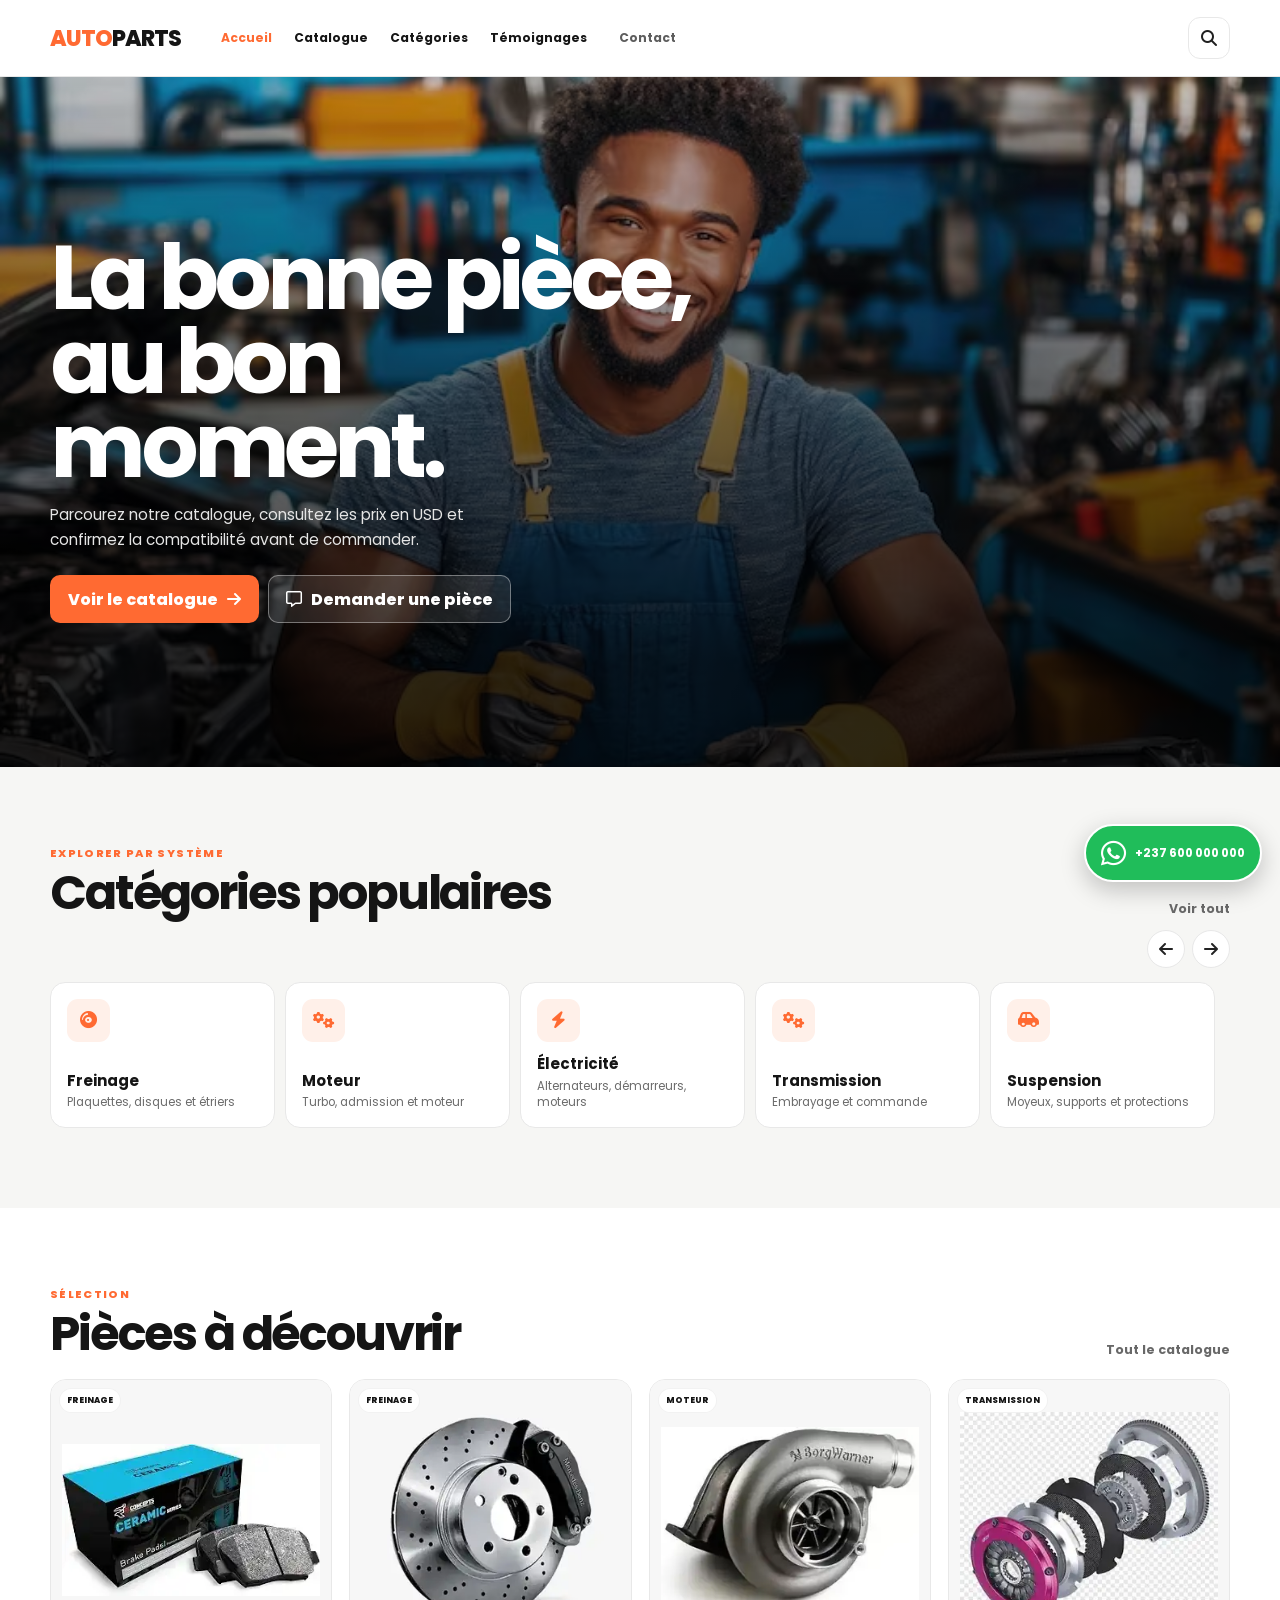
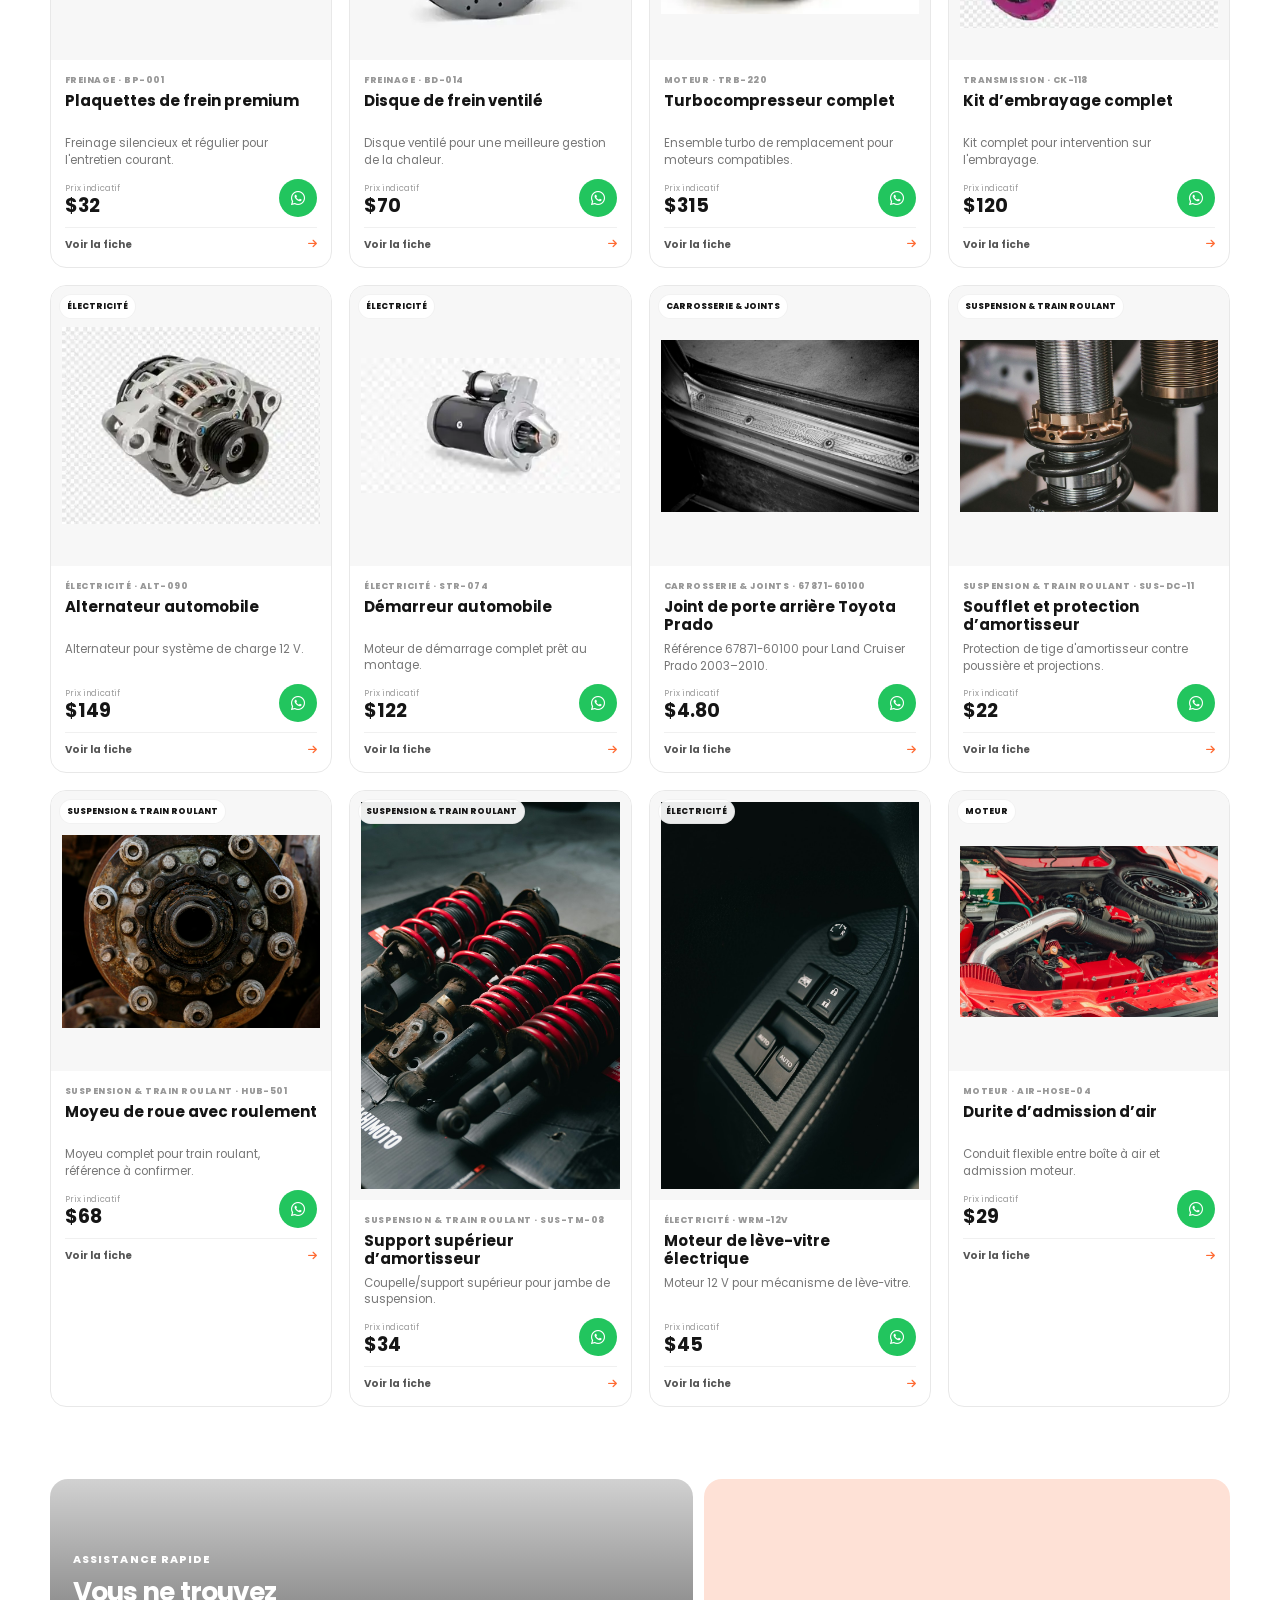
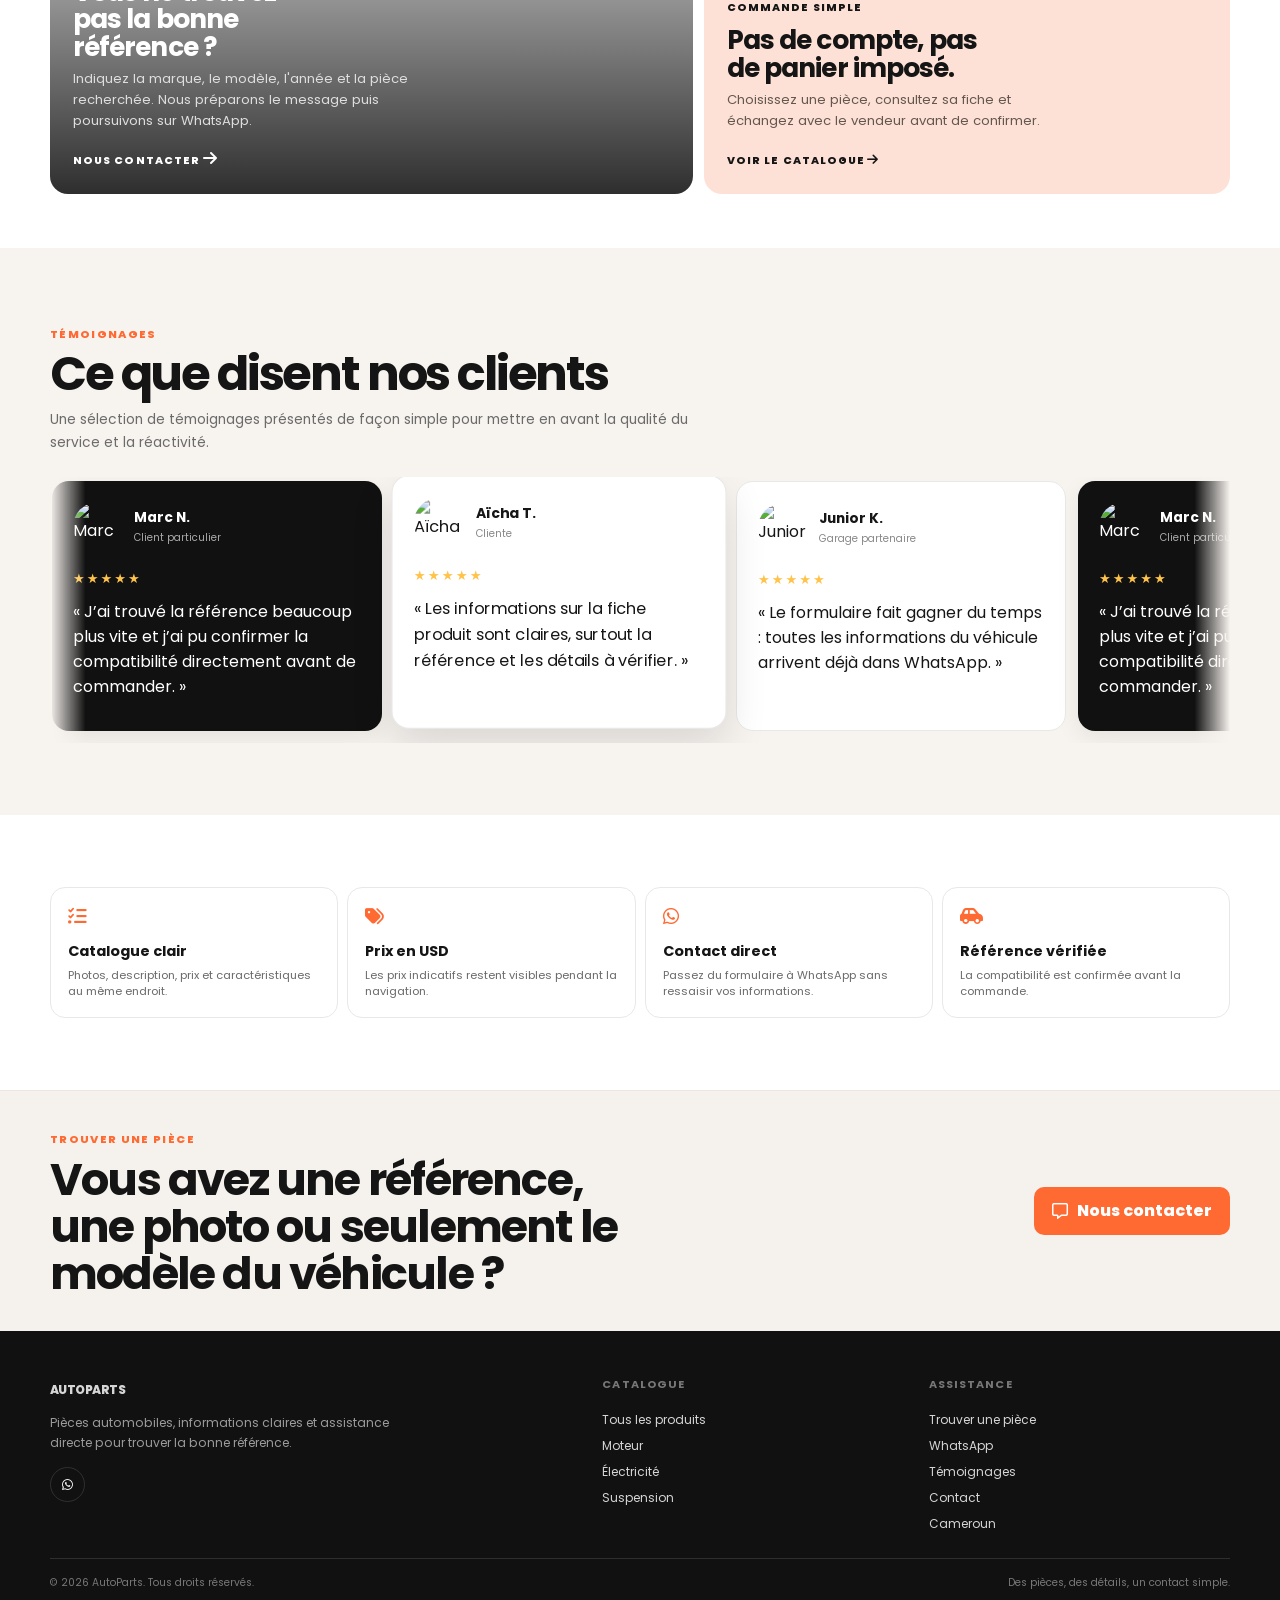
==== index.html @ 34aac839 "made all changes" ====
<!doctype html>
<html lang="fr">

<head>
    <meta charset="utf-8">
    <meta name="viewport" content="width=device-width,initial-scale=1,viewport-fit=cover">
    <meta name="theme-color" content="#111111">
    <link rel="icon" type="image/png" href="https://img.icons8.com/ios-filled/64/car.png">
    <title>AutoParts — Pièces automobiles & accessoires</title>
    <meta name="description" content="Catalogue de pièces automobiles avec descriptions détaillées, prix en USD, compatibilité à confirmer et contact direct sur WhatsApp.">
    <meta name="robots" content="index,follow,max-image-preview:large">
    <meta property="og:type" content="website">
    <meta property="og:title" content="AutoParts — Pièces automobiles & accessoires">
    <meta property="og:description" content="Catalogue automobile en français avec fiches détaillées et contact WhatsApp.">
    <link rel="preconnect" href="https://fonts.googleapis.com">
    <link rel="preconnect" href="https://fonts.gstatic.com" crossorigin>
    <link href="https://fonts.googleapis.com/css2?family=Poppins:wght@400;500;600;700;800&display=swap" rel="stylesheet">
    <link rel="stylesheet" href="https://cdnjs.cloudflare.com/ajax/libs/font-awesome/6.6.0/css/all.min.css">
    <link rel="stylesheet" href="assets/css/aos.css">
    <link rel="stylesheet" href="assets/css/style.css">
    <script type="application/ld+json">
        {
            "@context": "https://schema.org",
            "@type": "Store",
            "name": "AutoParts",
            "areaServed": "CM",
            "description": "Catalogue de pièces automobiles avec assistance directe."
        }
    </script>
</head>

<body>
    <header class="site-header">
        <div class="container nav-wrap">
            <a class="brand" href="index.html" aria-label="AutoParts"><span>AUTO</span>PARTS</a>
            <nav class="desktop-nav" aria-label="Navigation principale">
                <a class="active" href="index.html" data-i18n="home">Accueil</a>
                <a href="shop.html" data-i18n="shop">Catalogue</a>
                <a href="#categories" data-i18n="categories">Catégories</a>
                <a href="#testimonials" data-i18n="testimonials">Témoignages</a>
                <button class="nav-contact" type="button" data-contact-open data-i18n="contact">Contact</button>
            </nav>
            <div class="nav-actions">
                <div id="google_translate_element" class="google-translate" aria-label="Translate this page"></div>
                <a class="nav-icon search-icon" href="shop.html" aria-label="Rechercher"><i class="fa-solid fa-magnifying-glass"></i></a>
                <button class="nav-icon menu-toggle" type="button" aria-label="Menu" aria-expanded="false" data-menu-toggle><i class="fa-solid fa-bars"></i></button>
            </div>
        </div>
        <nav class="mobile-menu" data-mobile-menu aria-label="Navigation mobile">
            <a href="index.html" data-i18n="home">Accueil</a>
            <a href="shop.html" data-i18n="shop">Catalogue</a>
            <a href="#categories" data-i18n="categories">Catégories</a>
            <a href="#testimonials" data-i18n="testimonials">Témoignages</a>
            <button type="button" data-contact-open data-i18n="contact">Contact</button>
        </nav>
    </header>

    <main>
        <section class="hero">
            <div class="hero-overlay"></div>
            <div class="container hero-inner">
                <div class="hero-copy reveal">
                    <h1 data-i18n="heroTitle">La bonne pièce, au bon moment.</h1>
                    <p data-i18n="heroText">Parcourez notre catalogue, consultez les prix en USD et confirmez la compatibilité avant de commander.</p>
                    <div class="hero-actions">
                        <a class="btn btn-primary" href="shop.html"><span data-i18n="browseCatalog">Voir le catalogue</span><i class="fa-solid fa-arrow-right"></i></a>
                        <button class="btn btn-ghost" type="button" data-contact-open><i class="fa-regular fa-message"></i><span data-i18n="requestPart">Demander une pièce</span></button>
                    </div>
                </div>
            </div>
        </section>

        <section class="section categories" id="categories">
            <div class="container">
                <div class="section-heading reveal">
                    <div><span class="section-kicker" data-i18n="browseSystem">Explorer par système</span>
                        <h2 data-i18n="popularCategories">Catégories populaires</h2>
                    </div>
                    <a href="shop.html" data-i18n="viewAll">Voir tout</a>
                </div>
                <div class="category-scroll-controls" aria-label="Faire défiler les catégories">
                    <button type="button" data-category-scroll="prev" aria-label="Catégories précédentes"><i class="fa-solid fa-arrow-left"></i></button>
                    <button type="button" data-category-scroll="next" aria-label="Catégories suivantes"><i class="fa-solid fa-arrow-right"></i></button>
                </div>
                <div class="category-rail" data-category-rail>
                    <a class="category-card reveal" href="shop.html?category=braking"><span class="category-icon"><i class="fa-solid fa-compact-disc category-fallback" aria-hidden="true"></i><img src="https://img.icons8.com/ios-filled/100/brake-discs.png" alt="" width="30" height="30" loading="lazy" onerror="this.remove()"></span><div><h3>Freinage</h3><p>Plaquettes, disques et étriers</p></div></a>
                    <a class="category-card reveal" href="shop.html?category=engine"><span class="category-icon"><i class="fa-solid fa-gears category-fallback" aria-hidden="true"></i><img src="https://img.icons8.com/ios-filled/100/engine.png" alt="" width="30" height="30" loading="lazy" onerror="this.remove()"></span><div><h3>Moteur</h3><p>Turbo, admission et moteur</p></div></a>
                    <a class="category-card reveal" href="shop.html?category=electrical"><span class="category-icon"><i class="fa-solid fa-bolt category-fallback" aria-hidden="true"></i><img src="https://img.icons8.com/ios-filled/100/lightning-bolt.png" alt="" width="30" height="30" loading="lazy" onerror="this.remove()"></span><div><h3>Électricité</h3><p>Alternateurs, démarreurs, moteurs</p></div></a>
                    <a class="category-card reveal" href="shop.html?category=transmission"><span class="category-icon"><i class="fa-solid fa-gears category-fallback" aria-hidden="true"></i><img src="https://img.icons8.com/ios-filled/100/gears.png" alt="" width="30" height="30" loading="lazy" onerror="this.remove()"></span><div><h3>Transmission</h3><p>Embrayage et commande</p></div></a>
                    <a class="category-card reveal" href="shop.html?category=suspension"><span class="category-icon"><i class="fa-solid fa-car-side category-fallback" aria-hidden="true"></i><img src="https://img.icons8.com/ios-filled/100/car.png" alt="" width="30" height="30" loading="lazy" onerror="this.remove()"></span><div><h3>Suspension</h3><p>Moyeux, supports et protections</p></div></a>
                    <a class="category-card reveal" href="shop.html?category=body"><span class="category-icon"><i class="fa-solid fa-car category-fallback" aria-hidden="true"></i><img src="https://img.icons8.com/ios-filled/100/door.png" alt="" width="30" height="30" loading="lazy" onerror="this.remove()"></span><div><h3>Carrosserie & joints</h3><p>Joints, étanchéité et garnitures</p></div></a>
                    <a class="category-card reveal" href="shop.html?category=interior"><span class="category-icon"><i class="fa-solid fa-gauge-high category-fallback" aria-hidden="true"></i><img src="https://img.icons8.com/ios-filled/100/steering-wheel.png" alt="" width="30" height="30" loading="lazy" onerror="this.remove()"></span><div><h3>Habitacle</h3><p>Commandes et accessoires</p></div></a>
                </div>
            </div>
        </section>

        <section class="section featured-section">
            <div class="container">
                <div class="section-heading reveal">
                    <div><span class="section-kicker" data-i18n="featured">Sélection</span>
                        <h2 data-i18n="popularParts">Pièces à découvrir</h2>
                    </div>
                    <a href="shop.html" data-i18n="shopAll">Tout le catalogue</a>
                </div>
                <div class="product-grid" data-products-grid data-limit="12"></div>
            </div>
        </section>

        <section class="promo-section">
            <div class="container promo-grid">
                <article class="promo-card promo-photo reveal">
                    <div class="promo-overlay"></div>
                    <div class="promo-content">
                        <span data-i18n="fastSupport">Assistance rapide</span>
                        <h3 data-i18n="notSure">Vous ne trouvez pas la bonne référence ?</h3>
                        <p data-i18n="notSureText">Indiquez la marque, le modèle, l'année et la pièce recherchée. Nous préparons le message puis poursuivons sur WhatsApp.</p>
                        <button type="button" class="promo-link" data-contact-open><span data-i18n="contactUs">Nous contacter</span> <i class="fa-solid fa-arrow-right"></i></button>
                    </div>
                </article>
                <article class="promo-card promo-orange reveal">
                    <div>
                        <span data-i18n="simpleOrder">Commande simple</span>
                        <h3 data-i18n="noAccount">Pas de compte, pas de panier imposé.</h3>
                        <p data-i18n="noAccountText">Choisissez une pièce, consultez sa fiche et échangez avec le vendeur avant de confirmer.</p>
                        <a href="shop.html"><span data-i18n="browseCatalog">Voir le catalogue</span> <i class="fa-solid fa-arrow-right"></i></a>
                    </div>
                </article>
            </div>
        </section>

        <section class="section testimonials" id="testimonials">
            <div class="container">
                <div class="testimonial-section-head reveal">
                    <span class="section-kicker" data-i18n="customerStories">Témoignages</span>
                    <h2 data-i18n="customersSay">Ce que disent nos clients</h2>
                    <p data-i18n="testimonialIntro">Une sélection de témoignages présentés de façon simple pour mettre en avant la qualité du service et la réactivité.</p>
                </div>
                <!-- Placeholder profiles/content to replace with approved client testimonials before final launch. -->
                <div class="testimonial-scroller" data-testimonial-scroller aria-label="Témoignages clients">
                    <article class="testimonial-card reveal">
                        <div class="testimonial-head"><img src="https://randomuser.me/api/portraits/men/32.jpg" alt="Marc N.">
                            <div><strong>Marc N.</strong><span data-fr="Client particulier" data-en="Private customer">Client particulier</span></div>
                        </div>
                        <div class="stars" aria-hidden="true">★★★★★</div>
                        <blockquote data-fr="« J’ai trouvé la référence beaucoup plus vite et j’ai pu confirmer la compatibilité directement avant de commander. »" data-en="“I found the reference much faster and could confirm compatibility directly before ordering.”">« J’ai trouvé la référence beaucoup plus vite et j’ai pu confirmer la compatibilité directement avant de commander. »</blockquote>
                    </article>
                    <article class="testimonial-card light reveal">
                        <div class="testimonial-head"><img src="https://randomuser.me/api/portraits/women/44.jpg" alt="Aïcha T.">
                            <div><strong>Aïcha T.</strong><span data-fr="Cliente" data-en="Customer">Cliente</span></div>
                        </div>
                        <div class="stars" aria-hidden="true">★★★★★</div>
                        <blockquote data-fr="« Les informations sur la fiche produit sont claires, surtout la référence et les détails à vérifier. »" data-en="“The product page is clear, especially the reference and the details that need to be checked.”">« Les informations sur la fiche produit sont claires, surtout la référence et les détails à vérifier. »</blockquote>
                    </article>
                    <article class="testimonial-card light reveal">
                        <div class="testimonial-head"><img src="https://randomuser.me/api/portraits/men/11.jpg" alt="Junior K.">
                            <div><strong>Junior K.</strong><span data-fr="Garage partenaire" data-en="Workshop customer">Garage partenaire</span></div>
                        </div>
                        <div class="stars" aria-hidden="true">★★★★★</div>
                        <blockquote data-fr="« Le formulaire fait gagner du temps : toutes les informations du véhicule arrivent déjà dans WhatsApp. »" data-en="“The form saves time because all the vehicle details arrive in WhatsApp already prepared.”">« Le formulaire fait gagner du temps : toutes les informations du véhicule arrivent déjà dans WhatsApp. »</blockquote>
                    </article>
                </div>
            </div>
        </section>

        <section class="section benefits">
            <div class="container benefit-grid">
                <div class="benefit reveal"><i class="fa-solid fa-list-check"></i>
                    <h3 data-i18n="catalogueClear">Catalogue clair</h3>
                    <p data-i18n="catalogueClearText">Photos, description, prix et caractéristiques au même endroit.</p>
                </div>
                <div class="benefit reveal"><i class="fa-solid fa-tags"></i>
                    <h3 data-i18n="usdPrices">Prix en USD</h3>
                    <p data-i18n="usdPricesText">Les prix indicatifs restent visibles pendant la navigation.</p>
                </div>
                <div class="benefit reveal"><i class="fa-brands fa-whatsapp"></i>
                    <h3 data-i18n="directSupport">Contact direct</h3>
                    <p data-i18n="directSupportText">Passez du formulaire à WhatsApp sans ressaisir vos informations.</p>
                </div>
                <div class="benefit reveal"><i class="fa-solid fa-car-side"></i>
                    <h3 data-i18n="fitmentCheck">Référence vérifiée</h3>
                    <p data-i18n="fitmentCheckText">La compatibilité est confirmée avant la commande.</p>
                </div>
            </div>
        </section>
    </main>

    <section class="footer-cta">
        <div class="container footer-cta-inner">
            <div><span class="section-kicker" data-i18n="productHelp">Trouver une pièce</span>
                <h2 data-fr="Vous avez une référence, une photo ou seulement le modèle du véhicule ?" data-en="Do you have a reference, a photo, or just the vehicle model?">Vous avez une référence, une photo ou seulement le modèle du véhicule ?</h2>
            </div>
            <button class="btn btn-primary" type="button" data-contact-open><i class="fa-regular fa-message"></i><span data-i18n="contactUs">Nous contacter</span></button>
        </div>
    </section>

    <footer id="contact">
        <div class="container footer-grid footer-grid-3">
            <div class="footer-about">
                <a class="brand footer-brand" href="index.html"><span>AUTO</span>PARTS</a>
                <p>Pièces automobiles, informations claires et assistance directe pour trouver la bonne référence.</p>
                <div class="footer-social"><a data-whatsapp href="#" aria-label="WhatsApp"><i class="fa-brands fa-whatsapp"></i></a></div>
            </div>
            <div>
                <h4>Catalogue</h4><a href="shop.html">Tous les produits</a><a href="shop.html?category=engine">Moteur</a><a href="shop.html?category=electrical">Électricité</a><a href="shop.html?category=suspension">Suspension</a></div>
            <div>
                <h4>Assistance</h4><button class="footer-link-button" type="button" data-contact-open>Trouver une pièce</button><a data-whatsapp href="#">WhatsApp</a><a href="#testimonials">Témoignages</a><button class="footer-link-button" type="button" data-contact-open>Contact</button><span>Cameroun</span></div>
        </div>
        <div class="container footer-bottom"><span>© 2026 AutoParts. Tous droits réservés.</span><span>Des pièces, des détails, un contact simple.</span></div>
    </footer>

    <div class="contact-modal" data-contact-modal aria-hidden="true">
        <div class="contact-panel" role="dialog" aria-modal="true" aria-labelledby="contact-title">
            <button class="contact-close" type="button" data-contact-close aria-label="Fermer"><i class="fa-solid fa-xmark"></i></button>
            <span class="section-kicker" data-i18n="contact">Contact</span>
            <h2 id="contact-title" data-i18n="contactTitle">Décrivez la pièce recherchée</h2>
            <p data-i18n="contactText">Remplissez les informations utiles. Le site prépare ensuite votre message et ouvre WhatsApp.</p>
            <form class="contact-form" data-contact-form>
                <div class="form-grid">
                    <label><span data-i18n="name">Nom</span><input name="name" required data-i18n-placeholder="namePlaceholder" placeholder="Votre nom"></label>
                    <label><span data-i18n="phone">Téléphone</span><input name="phone" type="tel" required data-i18n-placeholder="phonePlaceholder" placeholder="+237 6…"></label>
                    <label><span data-i18n="city">Ville</span><input name="city" data-i18n-placeholder="cityPlaceholder" placeholder="Douala, Yaoundé…"></label>
                    <label><span data-i18n="vehicle">Véhicule / modèle</span><input name="vehicle" data-i18n-placeholder="vehiclePlaceholder" placeholder="Ex. Toyota Prado"></label>
                    <label><span data-i18n="year">Année</span><input name="year" inputmode="numeric" data-i18n-placeholder="yearPlaceholder" placeholder="Ex. 2008"></label>
                    <label><span data-i18n="part">Pièce recherchée</span><select name="part" required data-contact-part></select></label>
                    <label><span>Référence / OEM</span><input name="reference" placeholder="Ex. 67871-60100"></label>
                </div>
                <label><span data-i18n="message">Précisions</span><textarea name="message" rows="4" data-i18n-placeholder="messagePlaceholder" placeholder="Référence OEM, côté gauche/droit, photo disponible…"></textarea></label>
                <p class="form-error" data-form-error hidden></p>
                <div class="form-actions"><button class="btn btn-secondary" type="button" data-contact-close data-i18n="cancel">Annuler</button><button class="btn btn-whatsapp" type="submit"><i class="fa-brands fa-whatsapp"></i><span data-i18n="sendWhatsapp">Continuer sur WhatsApp</span></button></div>
            </form>
        </div>
    </div>

    <a class="floating-whatsapp" data-whatsapp href="#" target="_blank" rel="noopener noreferrer" aria-label="Contact AutoParts on WhatsApp at +237 600 000 000" title="WhatsApp: +237 600 000 000">
        <i class="fa-brands fa-whatsapp" aria-hidden="true"></i>
        <span>+237 600 000 000</span>
    </a>

    <script src="assets/js/aos.js"></script>
    <script src="assets/js/products.js"></script>
    <script src="assets/js/app.js"></script>
    <script>
        function googleTranslateElementInit() {
            new google.translate.TranslateElement({
                pageLanguage: "fr",
                includedLanguages: "en,it",
                autoDisplay: false
            }, "google_translate_element");
            if (window.decorateGoogleTranslate) window.decorateGoogleTranslate();
        }
    </script>
    <script src="https://translate.google.com/translate_a/element.js?cb=googleTranslateElementInit" defer></script>
</body>

</html>
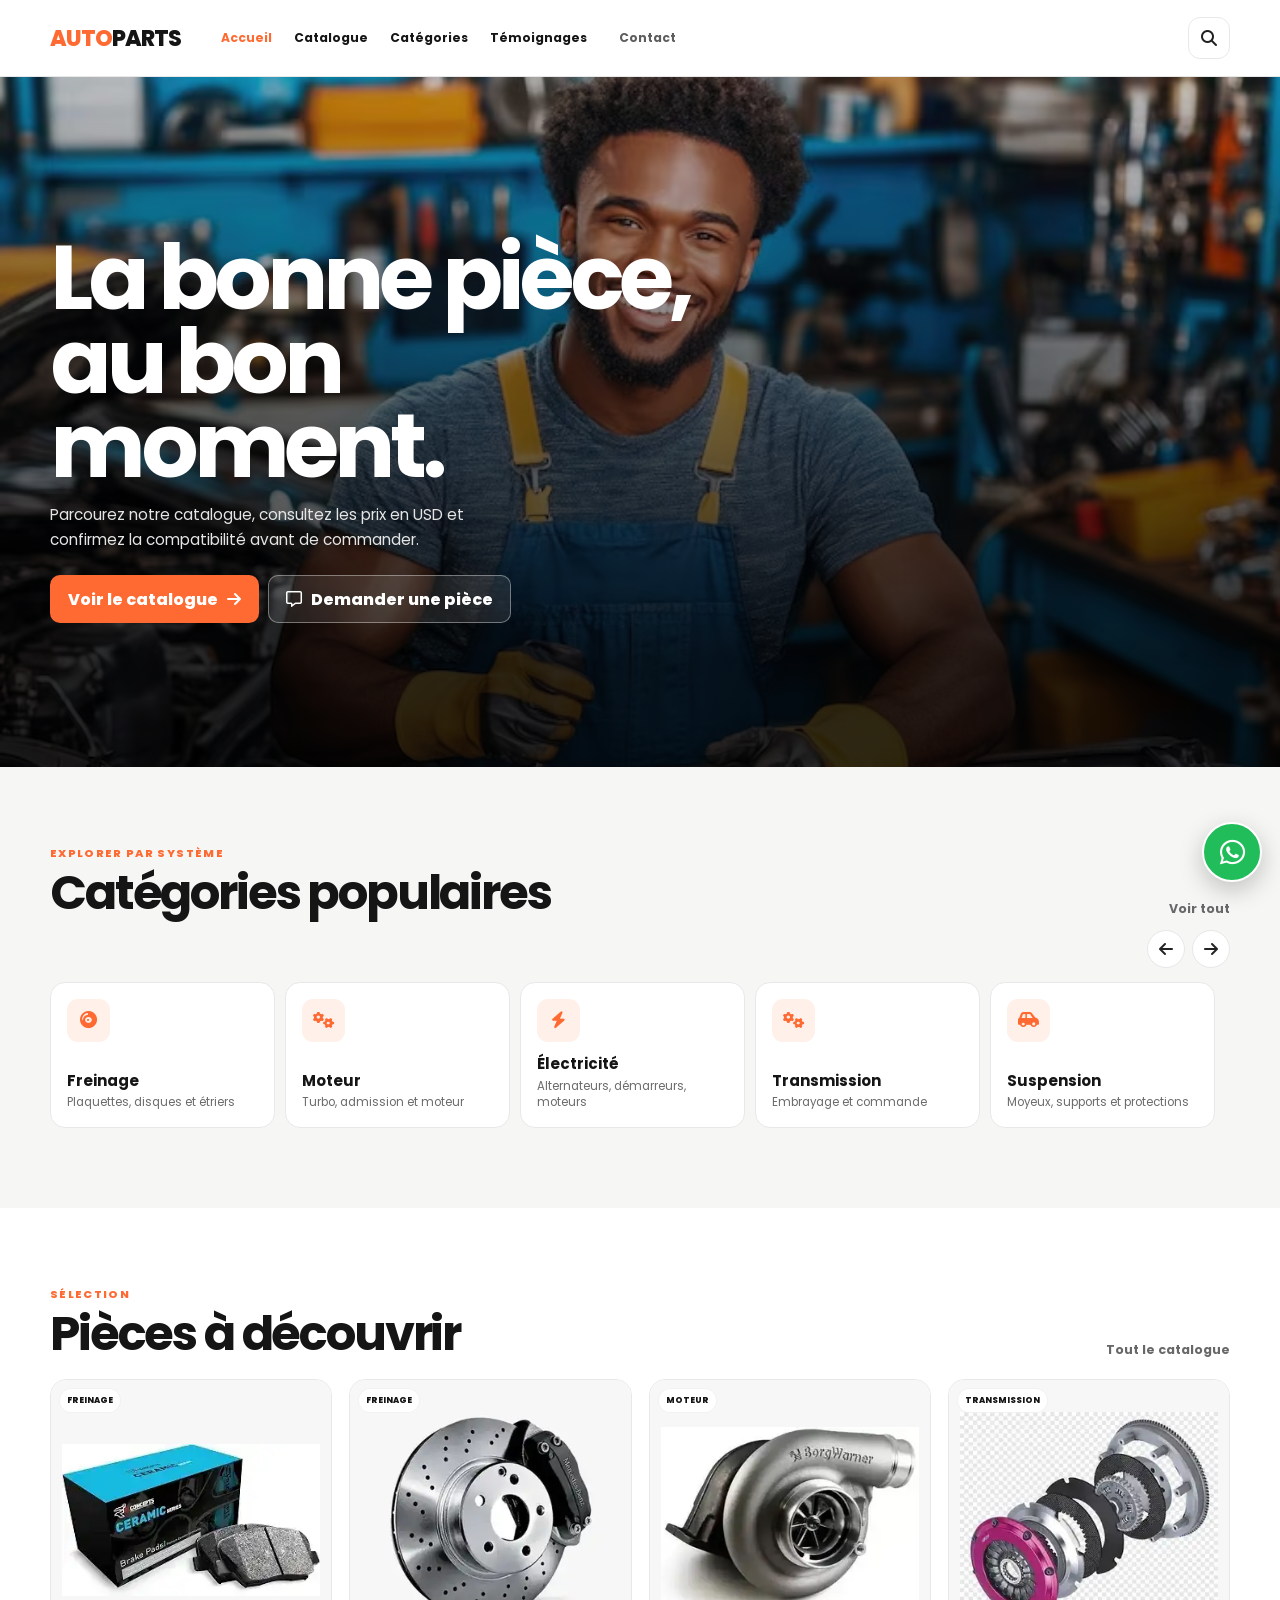
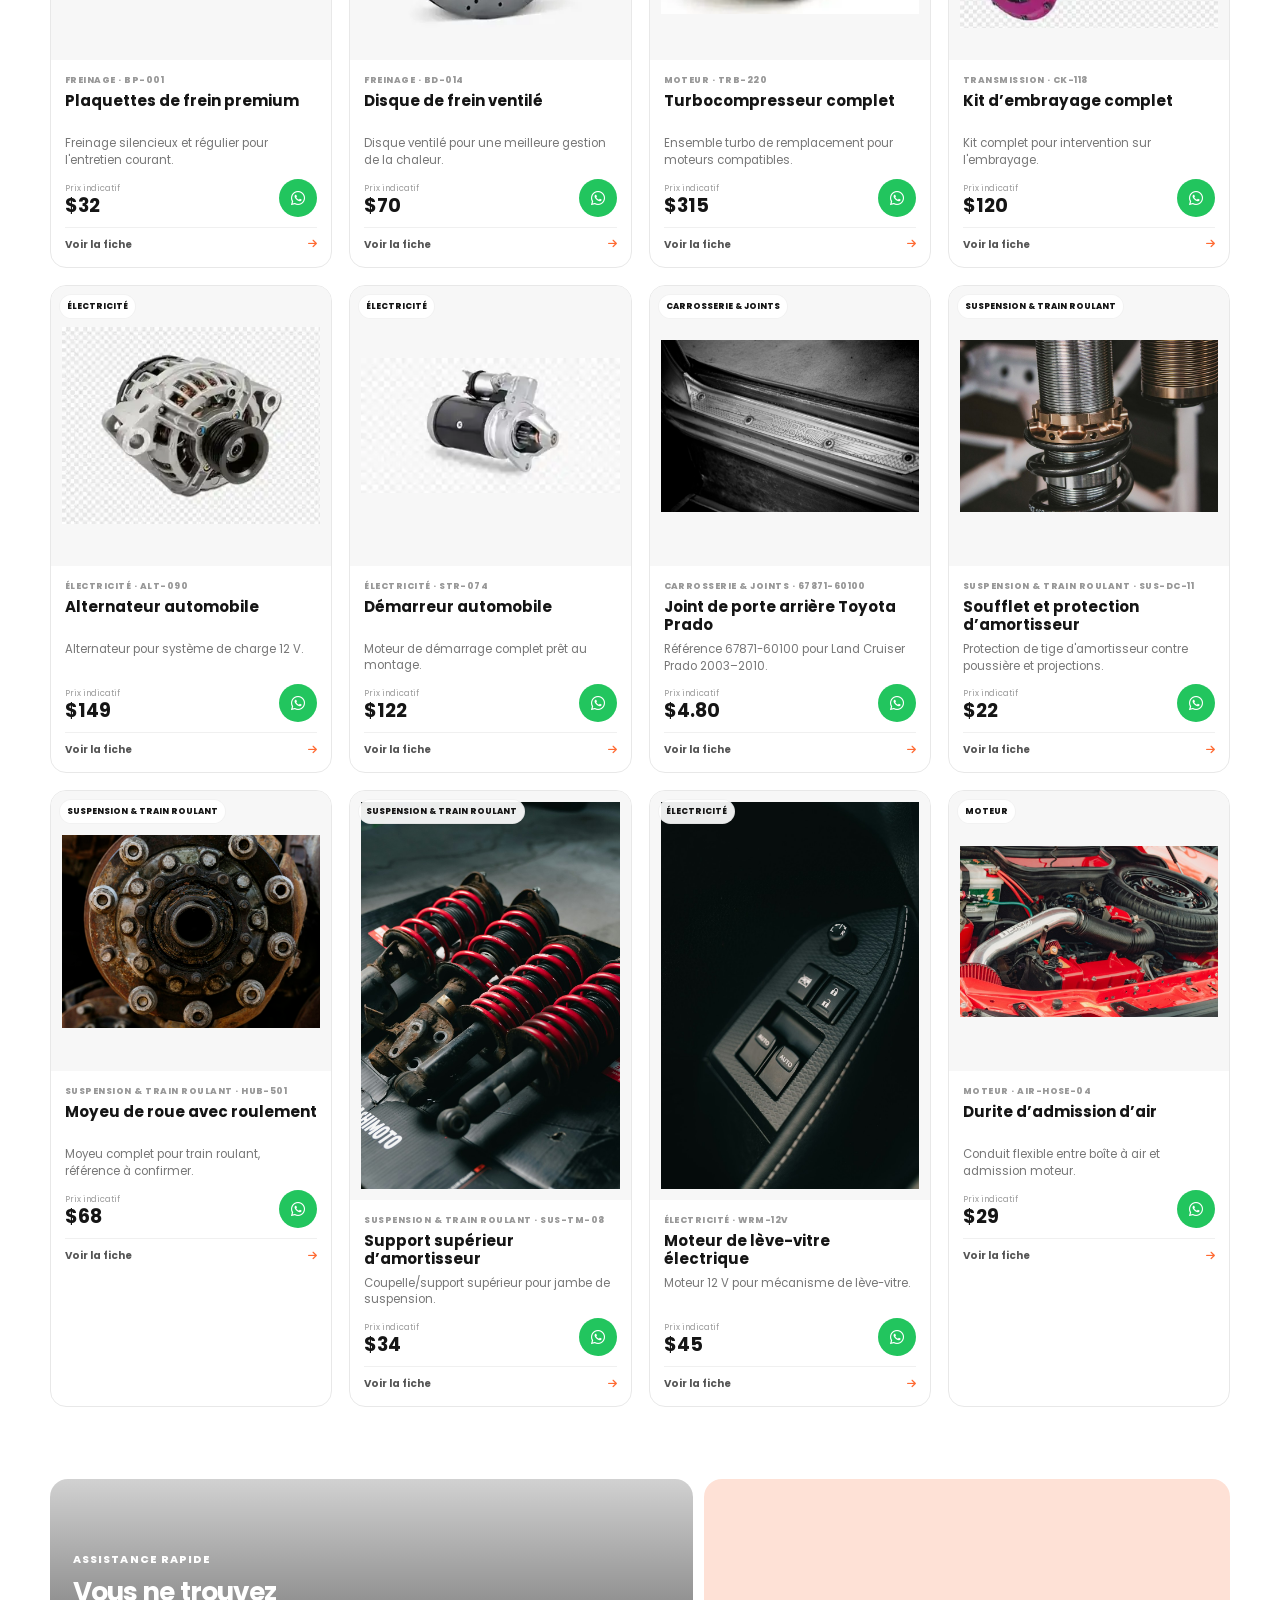
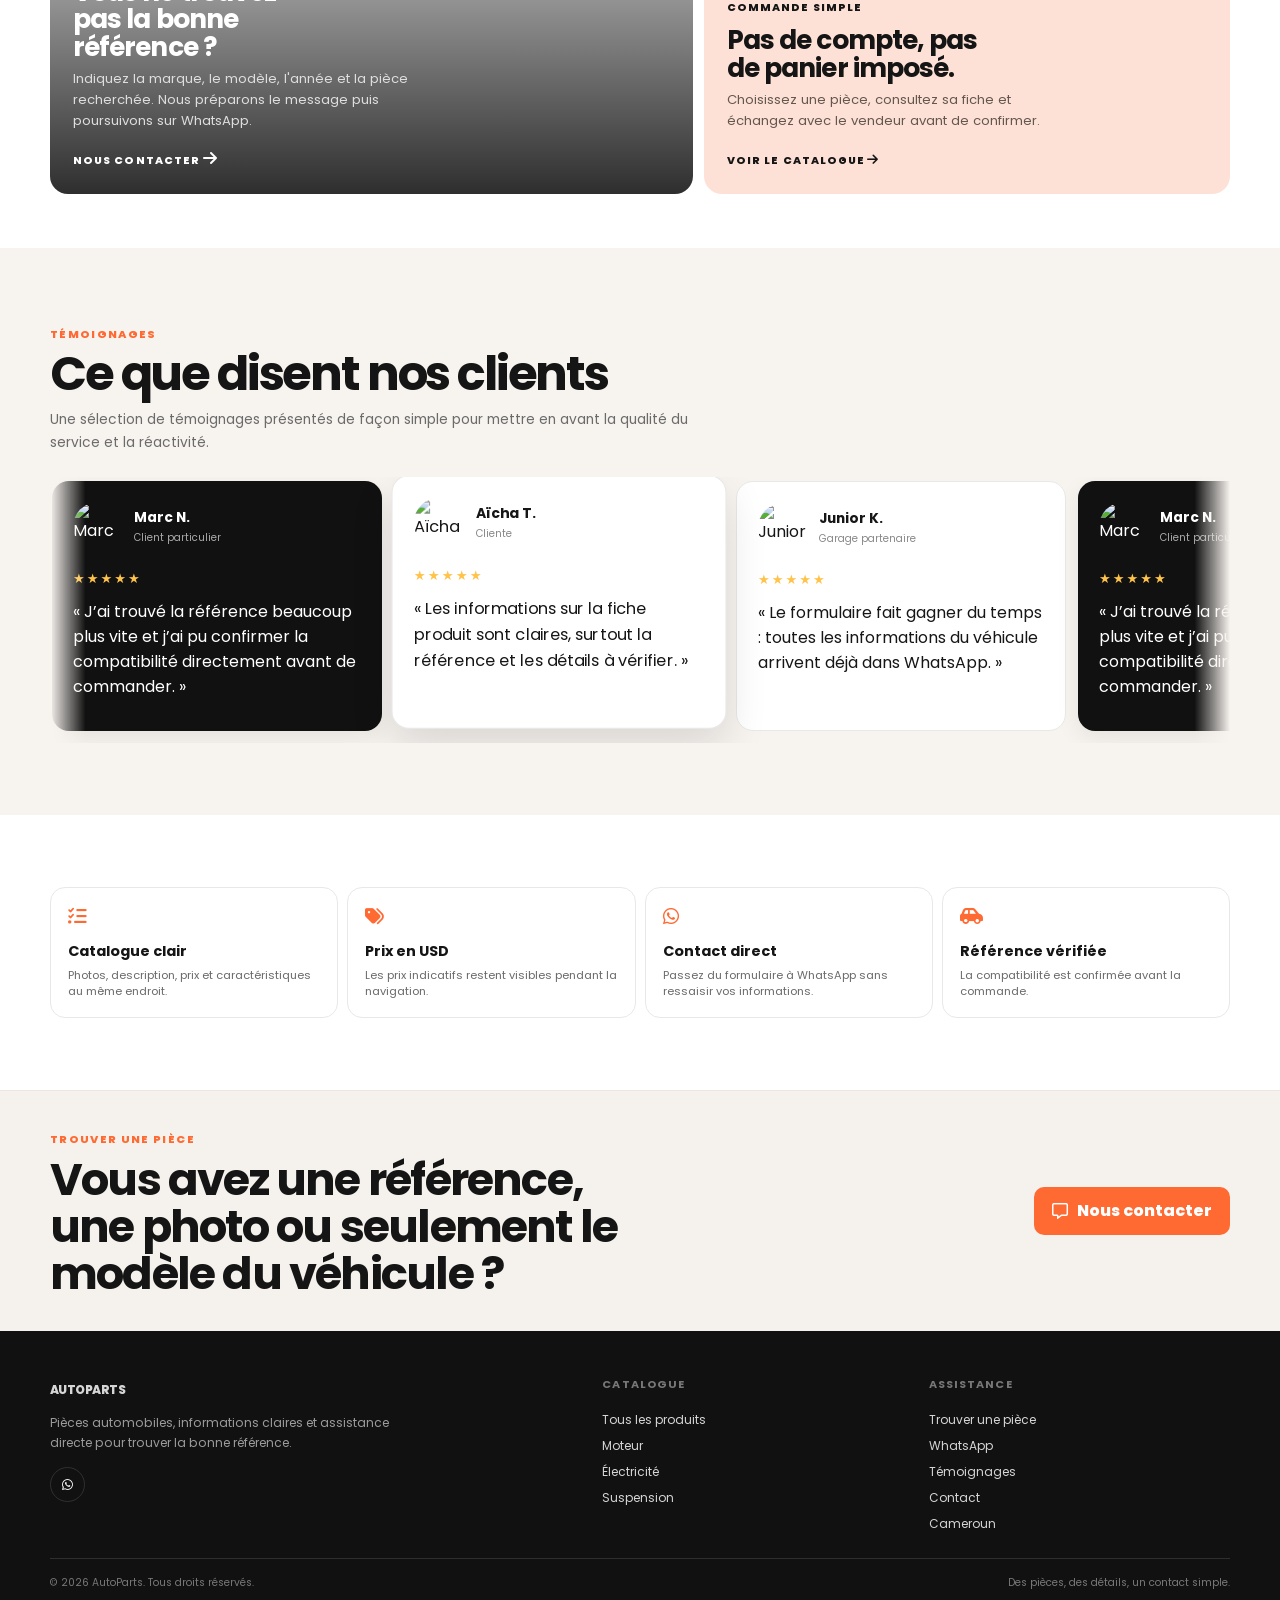
==== commit 4db13e1b: "added whatsapp button" ====
--- a/index.html
+++ b/index.html
@@ -231,9 +231,9 @@
         </div>
     </div>
 
-    <a class="floating-whatsapp" data-whatsapp href="#" target="_blank" rel="noopener noreferrer" aria-label="Contact AutoParts on WhatsApp at +237 600 000 000" title="WhatsApp: +237 600 000 000">
+    <a class="floating-whatsapp" data-whatsapp href="#" target="_blank" rel="noopener noreferrer" aria-label="Contact AutoParts on WhatsApp at +33753885441" title="WhatsApp: +33753885441">
         <i class="fa-brands fa-whatsapp" aria-hidden="true"></i>
-        <span>+237 600 000 000</span>
+        <span>+33753885441</span>
     </a>
 
     <script src="assets/js/aos.js"></script>
--- a/assets/css/style.css
+++ b/assets/css/style.css
@@ -1440,28 +1440,39 @@
     display: flex;
     align-items: center;
     justify-content: center;
-    gap: 9px;
-    min-width: 58px;
-    height: 58px;
-    padding: 0 15px;
+    width: 60px;
+    min-width: 60px;
+    height: 60px;
+    padding: 0;
     border: 2px solid #fff;
-    border-radius: 30px;
+    border-radius: 50%;
     background: #20bd5a;
     color: #fff;
     box-shadow: 0 8px 24px rgba(0, 0, 0, .22);
     font-size: 1.8rem;
-    transition: transform .2s ease, background .2s ease
+    transition: transform .2s ease, background .2s ease, box-shadow .2s ease
 }
 
 .floating-whatsapp span {
-    font-size: .72rem;
-    font-weight: 700;
-    white-space: nowrap
+    position: absolute;
+    width: 1px;
+    height: 1px;
+    padding: 0;
+    overflow: hidden;
+    clip: rect(0, 0, 0, 0);
+    white-space: nowrap;
+    clip-path: inset(50%);
 }
 
 .floating-whatsapp:hover {
     transform: translateY(-3px);
-    background: #159947
+    background: #159947;
+    box-shadow: 0 10px 28px rgba(0, 0, 0, .28)
+}
+
+.floating-whatsapp:focus-visible {
+    outline: 3px solid #111;
+    outline-offset: 4px
 }
 
 /* Contact modal -> WhatsApp */
@@ -1794,13 +1805,10 @@
     .floating-whatsapp {
         right: max(12px, env(safe-area-inset-right));
         bottom: max(12px, env(safe-area-inset-bottom));
-        gap: 7px;
+        width: 52px;
+        min-width: 52px;
         height: 52px;
-        padding: 0 12px;
         font-size: 1.55rem
-    }
-    .floating-whatsapp span {
-        font-size: .66rem
     }
     .product-grid {
         gap: 7px
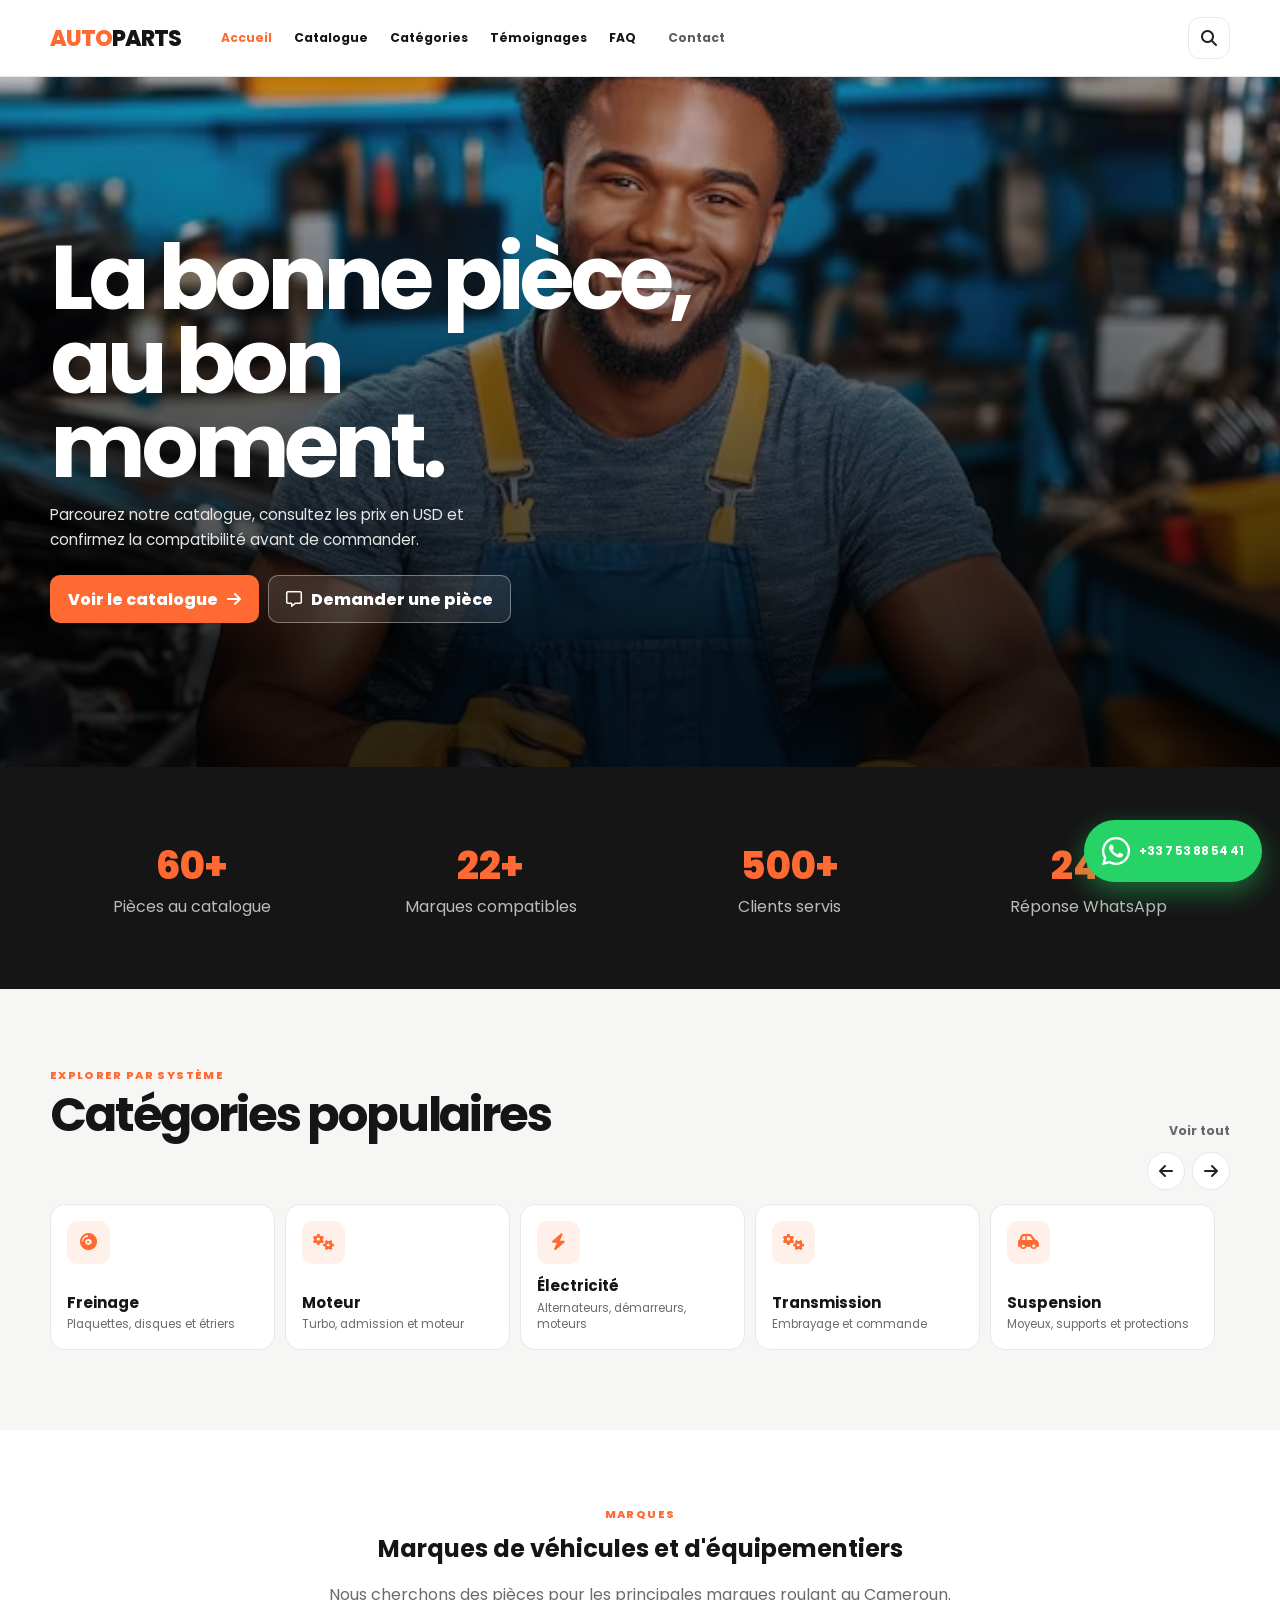
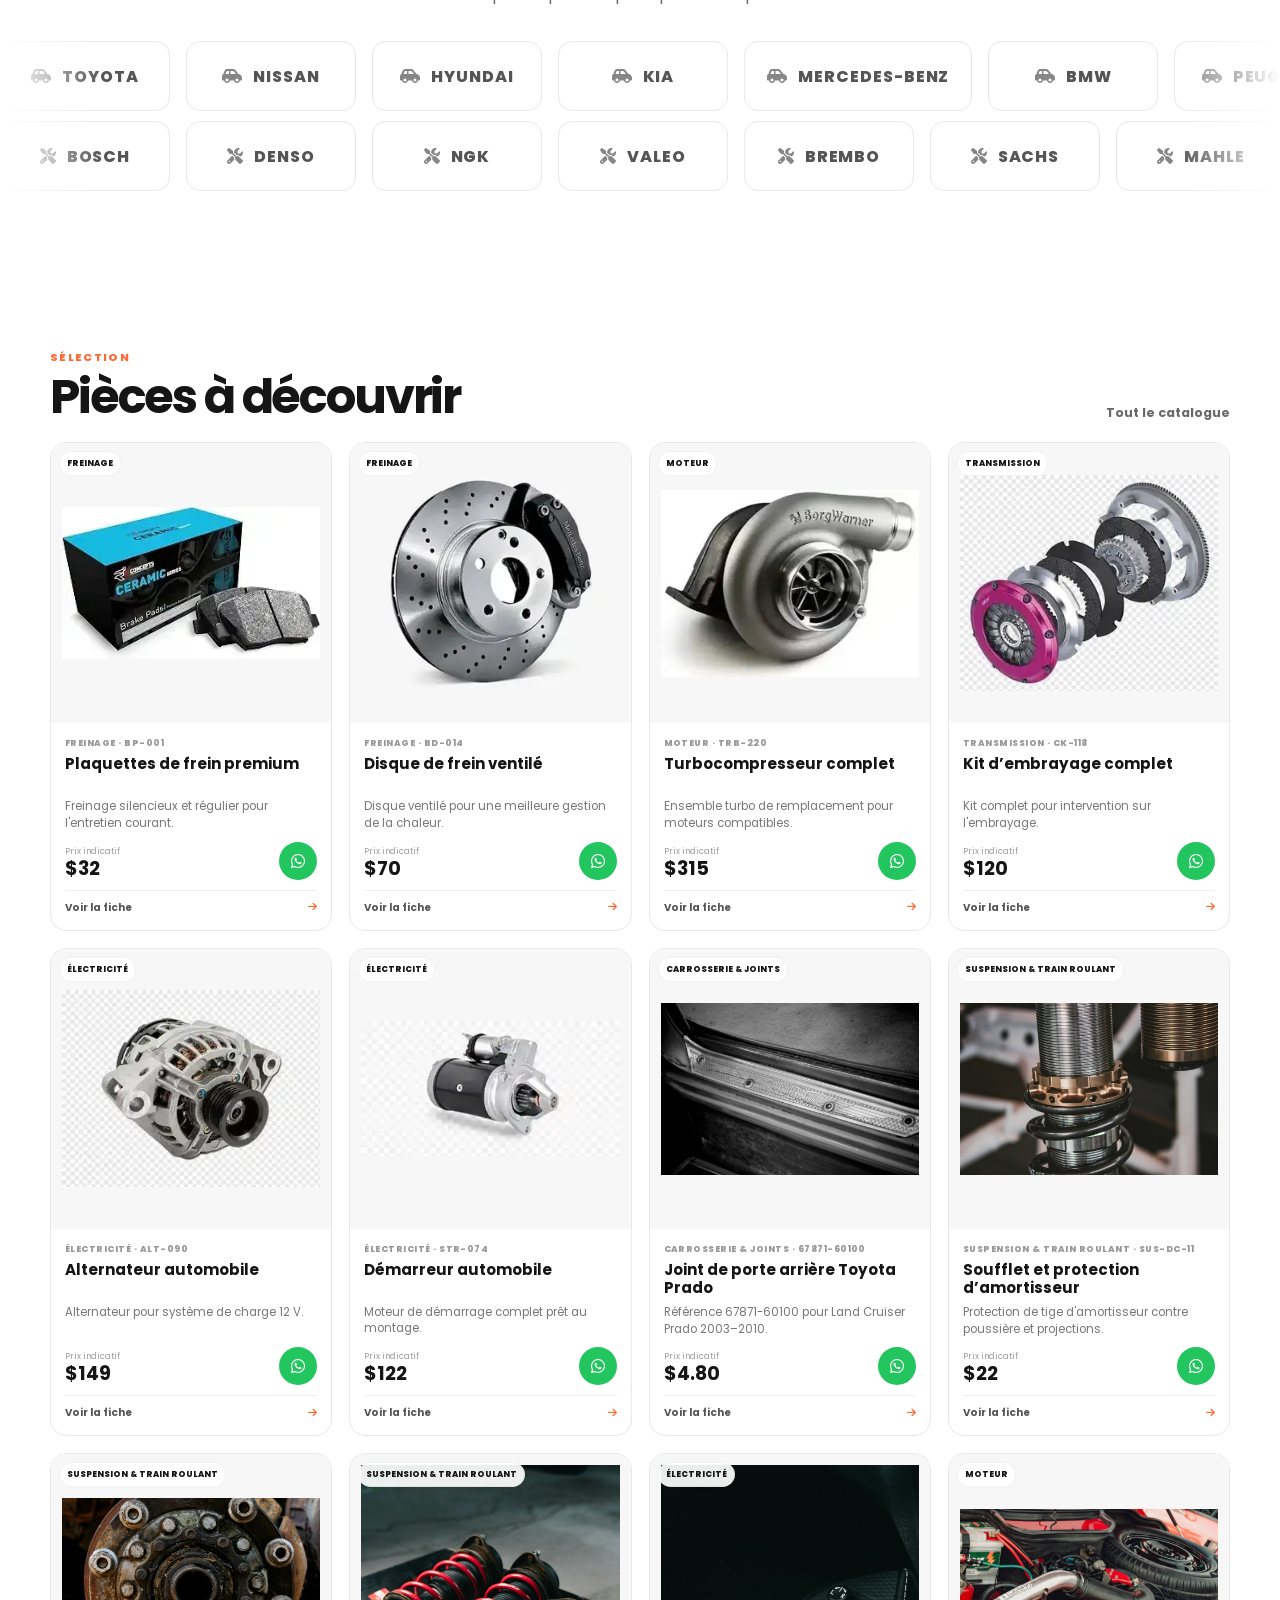
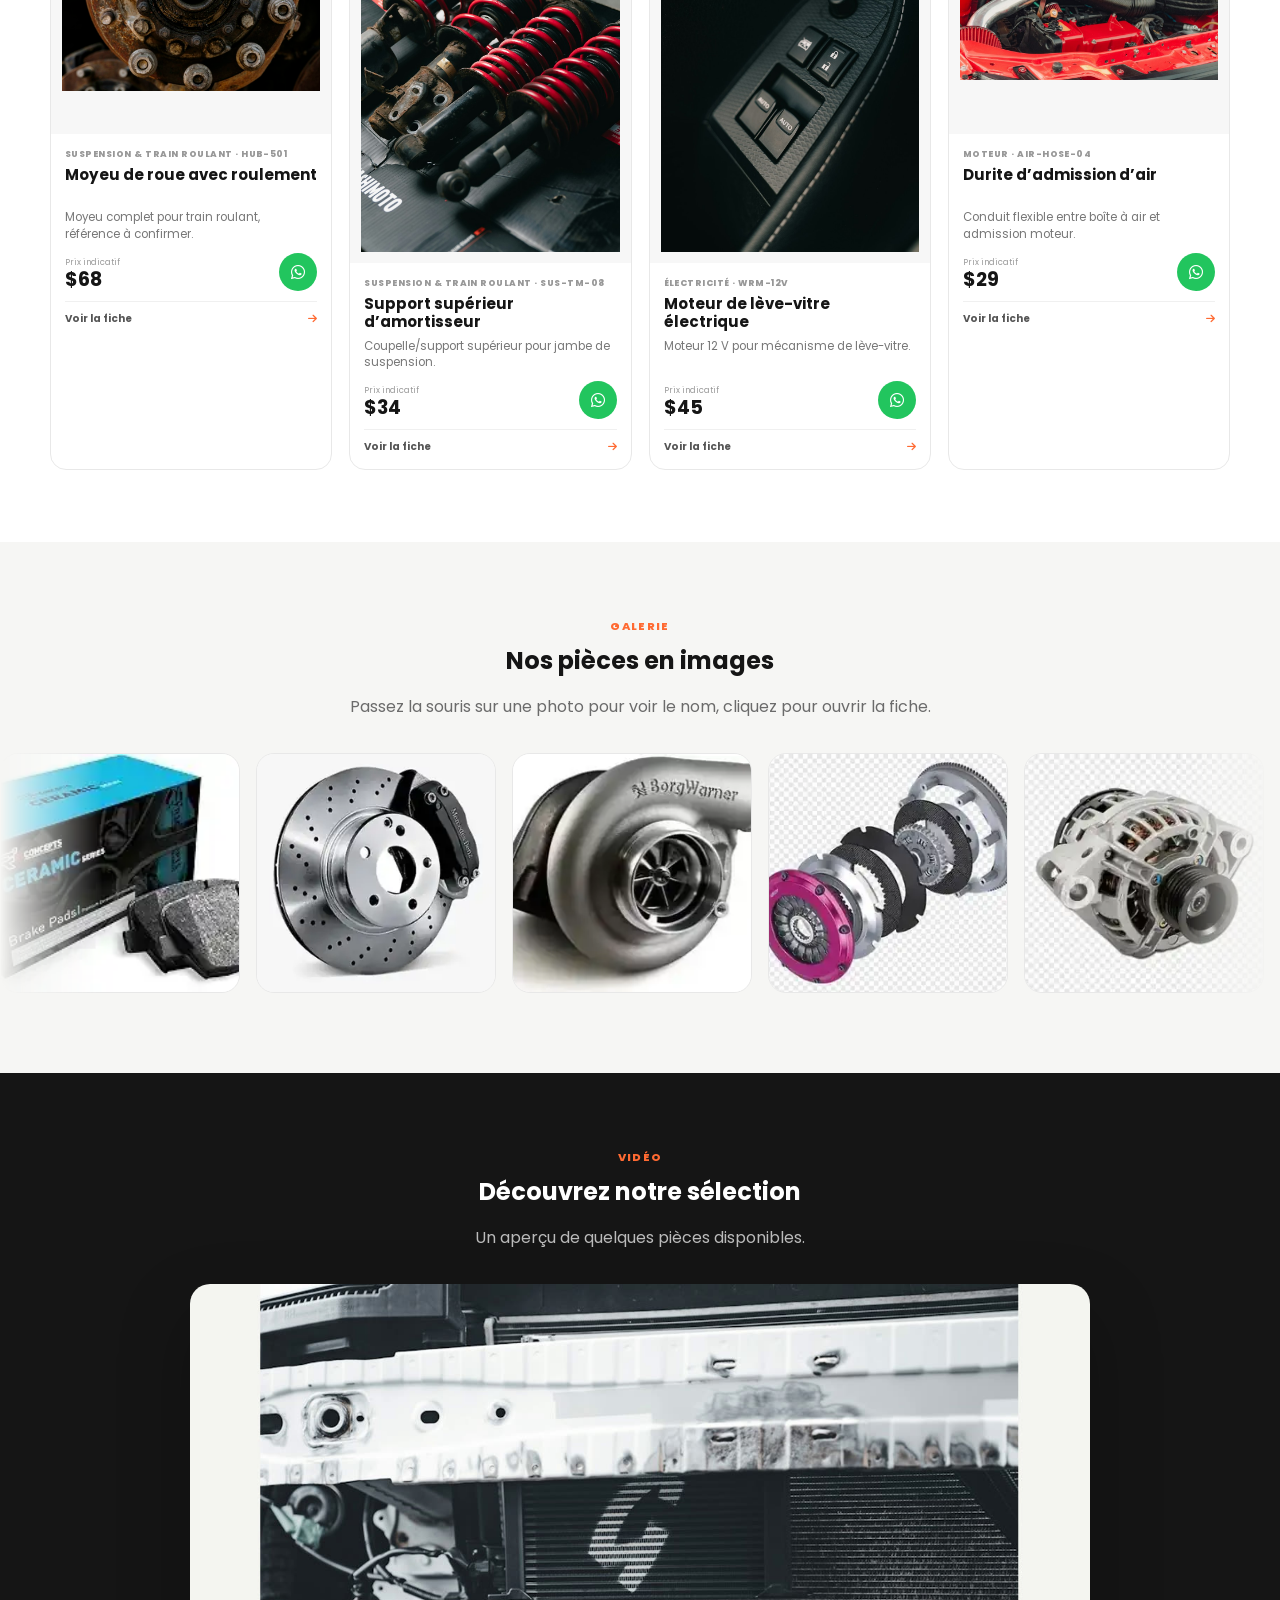
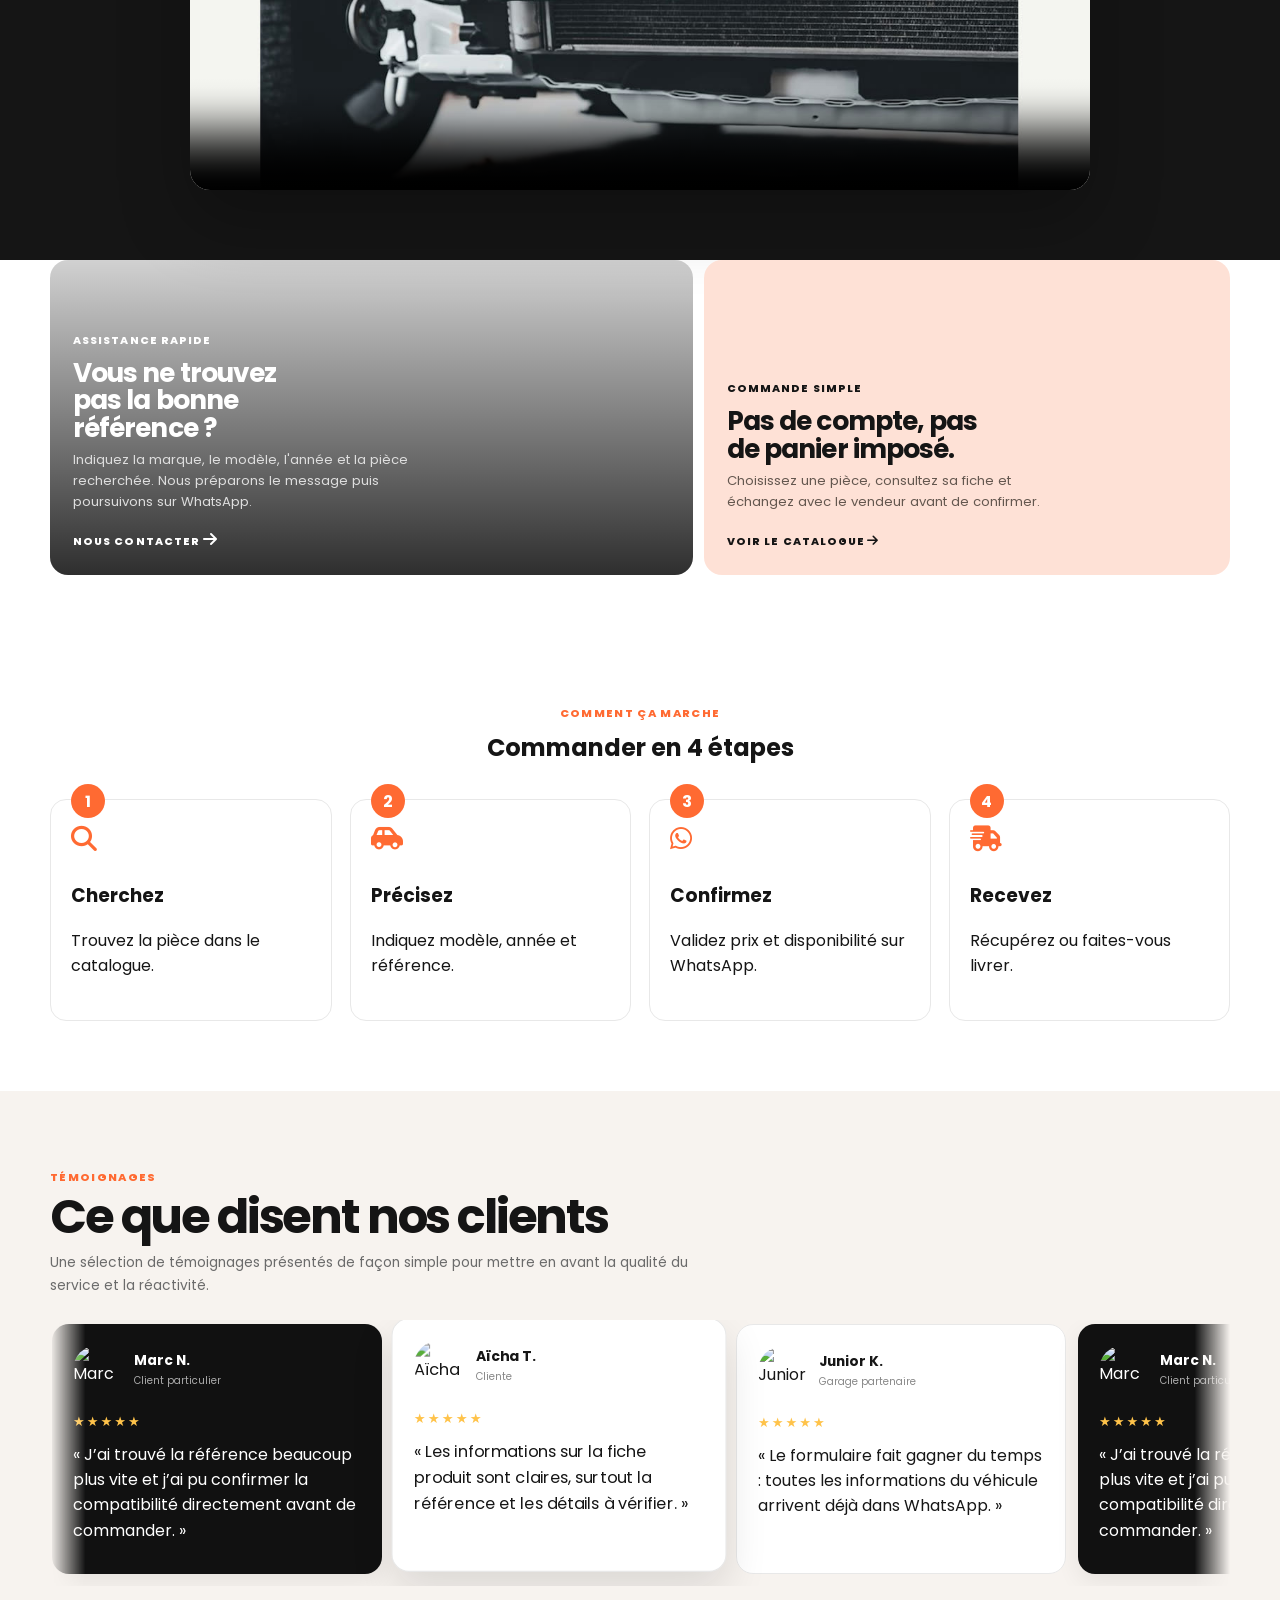
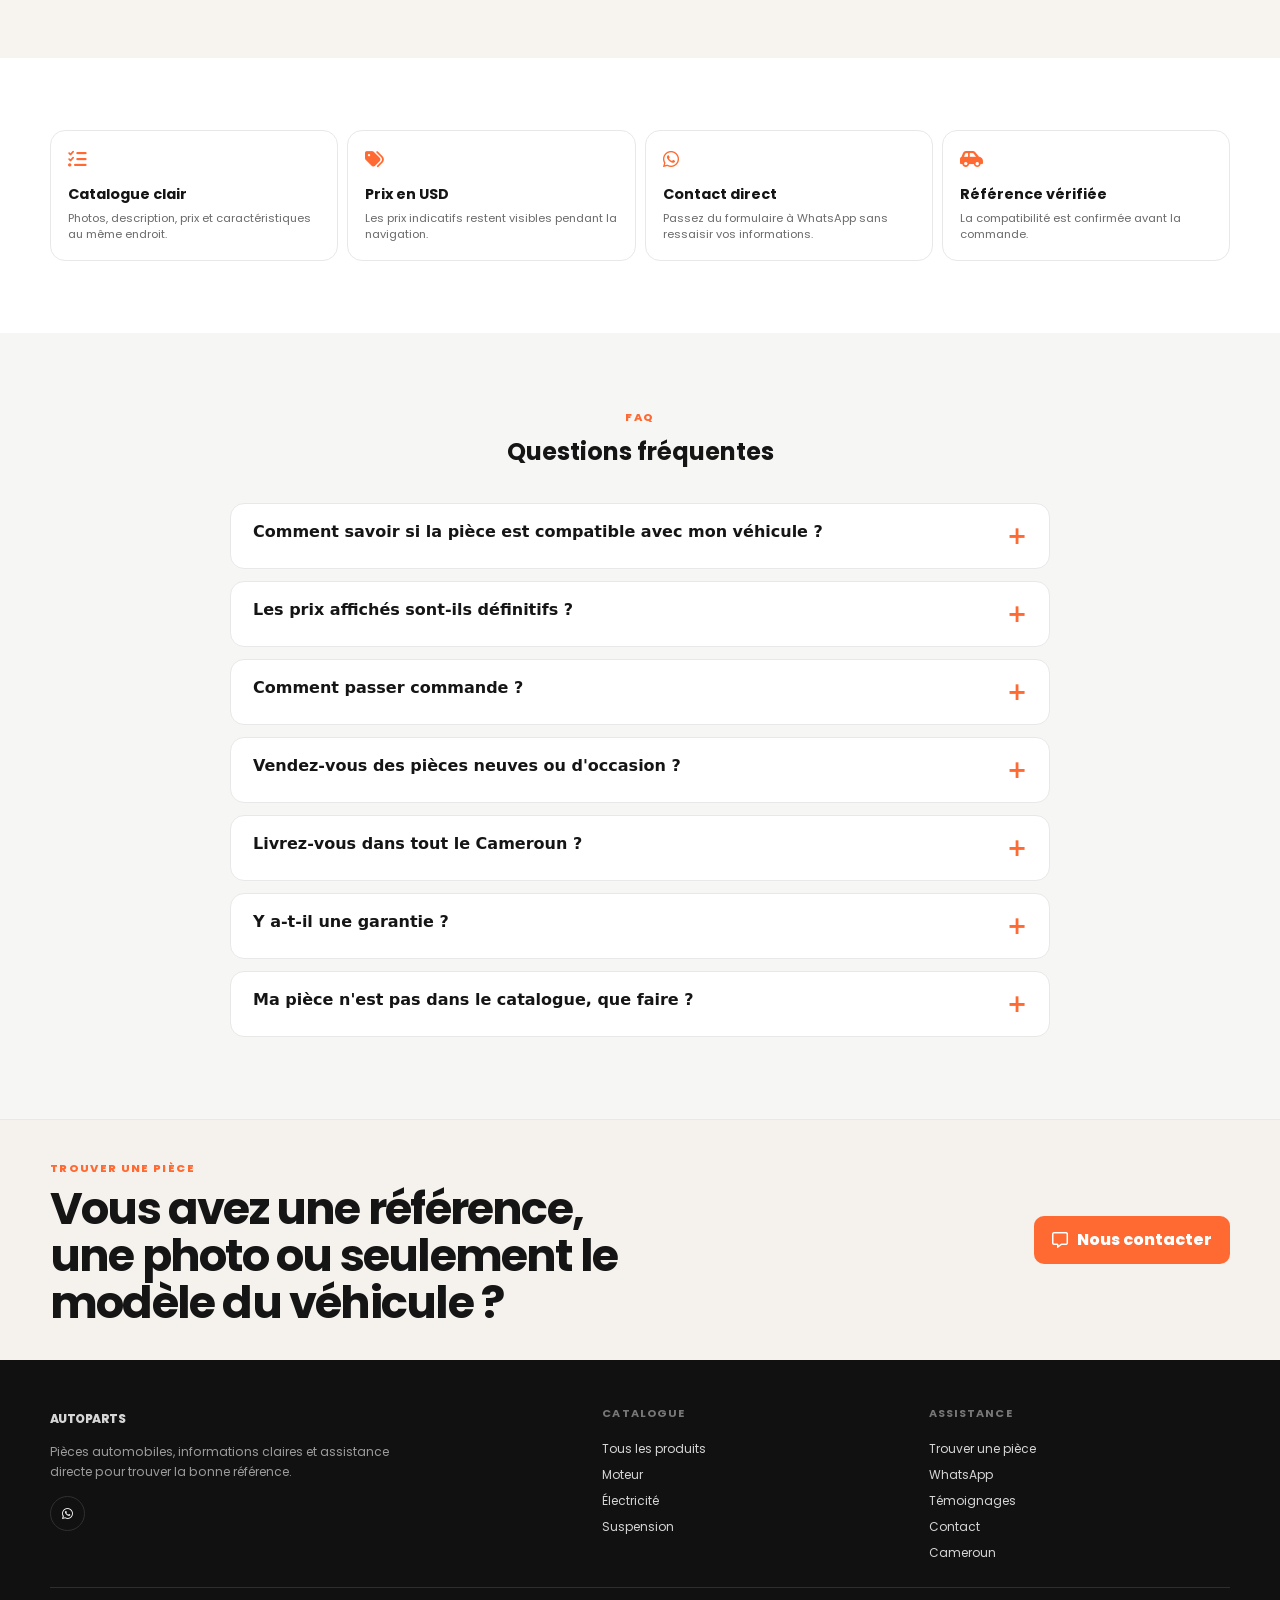
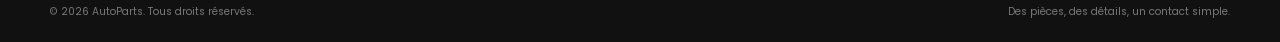
==== commit 502063b9: "Update storefront code and WhatsApp contact Co-authored-by: Copilot <223556219+Copilot@users.noreply" ====
--- a/index.html
+++ b/index.html
@@ -1,4 +1,4 @@
-<!doctype html>
+﻿<!doctype html>
 <html lang="fr">
 
 <head>
@@ -18,6 +18,7 @@
     <link rel="stylesheet" href="https://cdnjs.cloudflare.com/ajax/libs/font-awesome/6.6.0/css/all.min.css">
     <link rel="stylesheet" href="assets/css/aos.css">
     <link rel="stylesheet" href="assets/css/style.css">
+    <link rel="stylesheet" href="assets/css/extras.css"><script type="application/ld+json">{"@context": "https://schema.org", "@type": "FAQPage", "mainEntity": [{"@type": "Question", "name": "Comment savoir si la pièce est compatible avec mon véhicule ?", "acceptedAnswer": {"@type": "Answer", "text": "Envoyez-nous la marque, le modèle, l'année et, si possible, la référence OEM ou une photo de l'ancienne pièce. Nous confirmons la compatibilité avant toute commande."}}, {"@type": "Question", "name": "Les prix affichés sont-ils définitifs ?", "acceptedAnswer": {"@type": "Answer", "text": "Les prix sont indicatifs, en USD. Le prix final et la disponibilité sont confirmés sur WhatsApp selon la référence exacte."}}, {"@type": "Question", "name": "Comment passer commande ?", "acceptedAnswer": {"@type": "Answer", "text": "Ouvrez la fiche de la pièce puis cliquez sur « Continuer sur WhatsApp ». Il n'y a pas de compte à créer ni de panier."}}, {"@type": "Question", "name": "Vendez-vous des pièces neuves ou d'occasion ?", "acceptedAnswer": {"@type": "Answer", "text": "Le catalogue présente des pièces neuves. L'état exact est confirmé avant la commande."}}, {"@type": "Question", "name": "Livrez-vous dans tout le Cameroun ?", "acceptedAnswer": {"@type": "Answer", "text": "Contactez-nous avec votre ville : nous vous indiquons les options de retrait ou de livraison possibles."}}, {"@type": "Question", "name": "Y a-t-il une garantie ?", "acceptedAnswer": {"@type": "Answer", "text": "La garantie dépend de la pièce et de la marque ; elle est précisée au moment de la confirmation de commande."}}, {"@type": "Question", "name": "Ma pièce n'est pas dans le catalogue, que faire ?", "acceptedAnswer": {"@type": "Answer", "text": "Utilisez le bouton Contact : décrivez la pièce, nous la recherchons pour vous."}}]}</script>
     <script type="application/ld+json">
         {
             "@context": "https://schema.org",
@@ -38,6 +39,7 @@
                 <a href="shop.html" data-i18n="shop">Catalogue</a>
                 <a href="#categories" data-i18n="categories">Catégories</a>
                 <a href="#testimonials" data-i18n="testimonials">Témoignages</a>
+                <a href="#faq">FAQ</a>
                 <button class="nav-contact" type="button" data-contact-open data-i18n="contact">Contact</button>
             </nav>
             <div class="nav-actions">
@@ -70,7 +72,12 @@
             </div>
         </section>
 
-        <section class="section categories" id="categories">
+        <section class="x-sec dark"><div class="container stats">
+<div class="stat reveal"><strong data-count="60" data-suffix="+">0</strong><span>Pièces au catalogue</span></div>
+<div class="stat reveal"><strong data-count="22" data-suffix="+">0</strong><span>Marques compatibles</span></div>
+<div class="stat reveal"><strong data-count="500" data-suffix="+">0</strong><span>Clients servis</span></div>
+<div class="stat reveal"><strong data-count="24" data-suffix="h">0</strong><span>Réponse WhatsApp</span></div></div></section>
+<section class="section categories" id="categories">
             <div class="container">
                 <div class="section-heading reveal">
                     <div><span class="section-kicker" data-i18n="browseSystem">Explorer par système</span>
@@ -94,7 +101,10 @@
             </div>
         </section>
 
-        <section class="section featured-section">
+        <section class="x-sec" id="brands"><div class="container"><div class="x-head reveal"><span class="section-kicker">Marques</span><h2>Marques de véhicules et d'équipementiers</h2><p>Nous cherchons des pièces pour les principales marques roulant au Cameroun.</p></div></div>
+<div class="marquee"><div class="marquee-track"><div class="brand-chip"><i class="fa-solid fa-car-side"></i>Toyota</div><div class="brand-chip"><i class="fa-solid fa-car-side"></i>Nissan</div><div class="brand-chip"><i class="fa-solid fa-car-side"></i>Hyundai</div><div class="brand-chip"><i class="fa-solid fa-car-side"></i>Kia</div><div class="brand-chip"><i class="fa-solid fa-car-side"></i>Mercedes-Benz</div><div class="brand-chip"><i class="fa-solid fa-car-side"></i>BMW</div><div class="brand-chip"><i class="fa-solid fa-car-side"></i>Peugeot</div><div class="brand-chip"><i class="fa-solid fa-car-side"></i>Renault</div><div class="brand-chip"><i class="fa-solid fa-car-side"></i>Honda</div><div class="brand-chip"><i class="fa-solid fa-car-side"></i>Mitsubishi</div><div class="brand-chip"><i class="fa-solid fa-car-side"></i>Ford</div><div class="brand-chip"><i class="fa-solid fa-car-side"></i>Volkswagen</div></div></div>
+<div class="marquee rev"><div class="marquee-track"><div class="brand-chip"><i class="fa-solid fa-screwdriver-wrench"></i>Bosch</div><div class="brand-chip"><i class="fa-solid fa-screwdriver-wrench"></i>Denso</div><div class="brand-chip"><i class="fa-solid fa-screwdriver-wrench"></i>NGK</div><div class="brand-chip"><i class="fa-solid fa-screwdriver-wrench"></i>Valeo</div><div class="brand-chip"><i class="fa-solid fa-screwdriver-wrench"></i>Brembo</div><div class="brand-chip"><i class="fa-solid fa-screwdriver-wrench"></i>Sachs</div><div class="brand-chip"><i class="fa-solid fa-screwdriver-wrench"></i>Mahle</div><div class="brand-chip"><i class="fa-solid fa-screwdriver-wrench"></i>Gates</div><div class="brand-chip"><i class="fa-solid fa-screwdriver-wrench"></i>Monroe</div><div class="brand-chip"><i class="fa-solid fa-screwdriver-wrench"></i>Lemförder</div></div></div></section>
+<section class="section featured-section">
             <div class="container">
                 <div class="section-heading reveal">
                     <div><span class="section-kicker" data-i18n="featured">Sélection</span>
@@ -102,11 +112,15 @@
                     </div>
                     <a href="shop.html" data-i18n="shopAll">Tout le catalogue</a>
                 </div>
-                <div class="product-grid" data-products-grid data-limit="12"></div>
-            </div>
-        </section>
-
-        <section class="promo-section">
+                <div class="product-grid" data-products-grid data-limit="20"></div>
+            </div>
+        </section>
+
+        <section class="x-sec soft" id="gallery"><div class="container"><div class="x-head reveal"><span class="section-kicker">Galerie</span><h2>Nos pièces en images</h2><p>Passez la souris sur une photo pour voir le nom, cliquez pour ouvrir la fiche.</p></div></div>
+<div class="marquee"><div class="marquee-track" data-gallery></div></div></section>
+<section class="x-sec dark" id="videos"><div class="container"><div class="x-head reveal"><span class="section-kicker">Vidéo</span><h2>Découvrez notre sélection</h2><p>Un aperçu de quelques pièces disponibles.</p></div>
+<div class="video-wrap reveal"><video controls muted loop playsinline preload="metadata" poster="assets/video/poster.jpg"><source src="assets/video/showcase.mp4" type="video/mp4"></video></div></div></section>
+<section class="promo-section">
             <div class="container promo-grid">
                 <article class="promo-card promo-photo reveal">
                     <div class="promo-overlay"></div>
@@ -128,7 +142,12 @@
             </div>
         </section>
 
-        <section class="section testimonials" id="testimonials">
+        <section class="x-sec"><div class="container"><div class="x-head reveal"><span class="section-kicker">Comment ça marche</span><h2>Commander en 4 étapes</h2></div><div class="steps">
+<div class="step reveal"><i class="fa-solid fa-magnifying-glass"></i><h3>Cherchez</h3><p>Trouvez la pièce dans le catalogue.</p></div>
+<div class="step reveal"><i class="fa-solid fa-car-side"></i><h3>Précisez</h3><p>Indiquez modèle, année et référence.</p></div>
+<div class="step reveal"><i class="fa-brands fa-whatsapp"></i><h3>Confirmez</h3><p>Validez prix et disponibilité sur WhatsApp.</p></div>
+<div class="step reveal"><i class="fa-solid fa-truck-fast"></i><h3>Recevez</h3><p>Récupérez ou faites-vous livrer.</p></div></div></div></section>
+<section class="section testimonials" id="testimonials">
             <div class="container">
                 <div class="testimonial-section-head reveal">
                     <span class="section-kicker" data-i18n="customerStories">Témoignages</span>
@@ -182,6 +201,7 @@
                 </div>
             </div>
         </section>
+<section class="x-sec soft" id="faq"><div class="container"><div class="x-head reveal"><span class="section-kicker">FAQ</span><h2>Questions fréquentes</h2></div><div class="faq reveal"><details><summary>Comment savoir si la pièce est compatible avec mon véhicule ?</summary><p>Envoyez-nous la marque, le modèle, l'année et, si possible, la référence OEM ou une photo de l'ancienne pièce. Nous confirmons la compatibilité avant toute commande.</p></details><details><summary>Les prix affichés sont-ils définitifs ?</summary><p>Les prix sont indicatifs, en USD. Le prix final et la disponibilité sont confirmés sur WhatsApp selon la référence exacte.</p></details><details><summary>Comment passer commande ?</summary><p>Ouvrez la fiche de la pièce puis cliquez sur « Continuer sur WhatsApp ». Il n'y a pas de compte à créer ni de panier.</p></details><details><summary>Vendez-vous des pièces neuves ou d'occasion ?</summary><p>Le catalogue présente des pièces neuves. L'état exact est confirmé avant la commande.</p></details><details><summary>Livrez-vous dans tout le Cameroun ?</summary><p>Contactez-nous avec votre ville : nous vous indiquons les options de retrait ou de livraison possibles.</p></details><details><summary>Y a-t-il une garantie ?</summary><p>La garantie dépend de la pièce et de la marque ; elle est précisée au moment de la confirmation de commande.</p></details><details><summary>Ma pièce n'est pas dans le catalogue, que faire ?</summary><p>Utilisez le bouton Contact : décrivez la pièce, nous la recherchons pour vous.</p></details></div></div></section>
     </main>
 
     <section class="footer-cta">
@@ -231,14 +251,15 @@
         </div>
     </div>
 
-    <a class="floating-whatsapp" data-whatsapp href="#" target="_blank" rel="noopener noreferrer" aria-label="Contact AutoParts on WhatsApp at +33753885441" title="WhatsApp: +33753885441">
+    <a class="floating-whatsapp" data-whatsapp href="#" target="_blank" rel="noopener noreferrer" aria-label="Contact AutoParts on WhatsApp at +33 7 53 88 54 41" title="WhatsApp: +33 7 53 88 54 41">
         <i class="fa-brands fa-whatsapp" aria-hidden="true"></i>
-        <span>+33753885441</span>
+        <span>+33 7 53 88 54 41</span>
     </a>
 
     <script src="assets/js/aos.js"></script>
     <script src="assets/js/products.js"></script>
     <script src="assets/js/app.js"></script>
+    <script src="assets/js/extras.js"></script>
     <script>
         function googleTranslateElementInit() {
             new google.translate.TranslateElement({
--- a/assets/css/style.css
+++ b/assets/css/style.css
@@ -76,6 +76,7 @@
     height: 68px;
     display: flex;
     align-items: center;
+    justify-content: space-between;
     gap: 12px
 }
 
@@ -143,16 +144,19 @@
     width: 150px;
     max-width: 150px;
     min-width: 0;
-    height: 54px
+    height: 54px;
+    display: flex;
+    align-items: center;
+    justify-content: center
 }
 
 .google-translate .goog-te-gadget {
     display: flex;
-    flex-direction: column;
-    align-items: stretch;
-    gap: 0;
+    align-items: center;
+    justify-content: center;
+    width: 100%;
     min-width: 0;
-    height: 54px;
+    height: 40px;
     overflow: hidden;
     line-height: 1;
     white-space: nowrap;
@@ -166,23 +170,16 @@
     min-width: 0
 }
 
-.google-translate .goog-te-gadget > span {
-    align-self: center;
-    height: 14px;
-    line-height: 14px;
-    font-size: 0
-}
-
-.google-translate .goog-te-gadget > span a {
-    font-size: .42rem;
-    vertical-align: middle
-}
-
-.google-translate .goog-te-gadget > span img {
-    width: 27px !important;
-    height: auto !important;
-    padding-right: 2px !important;
-    vertical-align: middle
+.google-translate .goog-te-gadget > span,
+.google-translate .goog-te-gadget .goog-logo-link,
+.google-translate .goog-te-gadget-icon,
+.google-translate .goog-te-gadget > span img,
+.google-translate .goog-te-gadget > span a,
+.goog-te-banner-frame,
+.goog-te-balloon-frame,
+.goog-logo-link,
+.goog-te-gadget-icon {
+    display: none !important
 }
 
 .google-translate .goog-te-gadget select {
@@ -191,12 +188,15 @@
     min-width: 0;
     height: 38px;
     margin: 0;
-    padding: 0 6px;
+    padding: 0 12px;
     border: 1px solid var(--line);
-    border-radius: 10px;
+    border-radius: 12px;
     background: #fff;
     color: var(--ink);
-    font: 500 .66rem "Poppins", sans-serif
+    font: 500 .66rem "Poppins", sans-serif;
+    appearance: none;
+    -webkit-appearance: none;
+    -moz-appearance: none
 }
 
 .nav-contact {
@@ -1440,39 +1440,28 @@
     display: flex;
     align-items: center;
     justify-content: center;
-    width: 60px;
-    min-width: 60px;
-    height: 60px;
-    padding: 0;
+    gap: 9px;
+    min-width: 58px;
+    height: 58px;
+    padding: 0 15px;
     border: 2px solid #fff;
-    border-radius: 50%;
+    border-radius: 30px;
     background: #20bd5a;
     color: #fff;
     box-shadow: 0 8px 24px rgba(0, 0, 0, .22);
     font-size: 1.8rem;
-    transition: transform .2s ease, background .2s ease, box-shadow .2s ease
+    transition: transform .2s ease, background .2s ease
 }
 
 .floating-whatsapp span {
-    position: absolute;
-    width: 1px;
-    height: 1px;
-    padding: 0;
-    overflow: hidden;
-    clip: rect(0, 0, 0, 0);
-    white-space: nowrap;
-    clip-path: inset(50%);
+    font-size: .72rem;
+    font-weight: 700;
+    white-space: nowrap
 }
 
 .floating-whatsapp:hover {
     transform: translateY(-3px);
-    background: #159947;
-    box-shadow: 0 10px 28px rgba(0, 0, 0, .28)
-}
-
-.floating-whatsapp:focus-visible {
-    outline: 3px solid #111;
-    outline-offset: 4px
+    background: #159947
 }
 
 /* Contact modal -> WhatsApp */
@@ -1792,9 +1781,9 @@
         font-size: 1.2rem
     }
     .google-translate {
-        flex-basis: 126px;
-        width: 126px;
-        max-width: 126px
+        flex-basis: 110px;
+        width: 110px;
+        max-width: 110px
     }
     .lang-switch button {
         min-width: 31px
@@ -1805,10 +1794,13 @@
     .floating-whatsapp {
         right: max(12px, env(safe-area-inset-right));
         bottom: max(12px, env(safe-area-inset-bottom));
-        width: 52px;
-        min-width: 52px;
+        gap: 7px;
         height: 52px;
+        padding: 0 12px;
         font-size: 1.55rem
+    }
+    .floating-whatsapp span {
+        font-size: .66rem
     }
     .product-grid {
         gap: 7px
--- a/assets/css/extras.css
+++ b/assets/css/extras.css
@@ -0,0 +1,50 @@
+.scroll-progress{position:fixed;top:0;left:0;height:3px;width:0;background:var(--orange);z-index:9999}
+.hero{background-size:120%;animation:heroPan 22s ease-in-out infinite alternate}
+@keyframes heroPan{to{background-position:60% 40%}}
+.hero-copy h1{animation:fadeUp .9s both}.hero-copy p{animation:fadeUp .9s .15s both}.hero-actions{animation:fadeUp .9s .3s both}
+@keyframes fadeUp{from{opacity:0;transform:translateY(28px)}to{opacity:1;transform:none}}
+.btn-primary{animation:pulse 2.6s infinite}
+@keyframes pulse{0%{box-shadow:0 0 0 0 rgba(255,106,50,.5)}70%{box-shadow:0 0 0 16px rgba(255,106,50,0)}100%{box-shadow:0 0 0 0 rgba(255,106,50,0)}}
+.product-card,.category-card,.benefit{transition:transform .35s,box-shadow .35s}
+.product-card:hover,.category-card:hover,.benefit:hover{transform:translateY(-6px);box-shadow:0 22px 50px rgba(20,20,20,.14)}
+.product-card img{transition:transform .5s}.product-card:hover img{transform:scale(1.07)}
+.x-sec{padding:70px 0}.x-sec.dark{background:#151515;color:#fff}.x-sec.soft{background:var(--soft)}
+.x-head{text-align:center;max-width:640px;margin:0 auto 34px}.x-head h2{margin:6px 0}.x-head p{color:var(--muted)}.dark .x-head p{color:#bbb}
+.stats{display:grid;grid-template-columns:repeat(4,1fr);gap:16px;text-align:center}
+.stat strong{display:block;font-size:2.4rem;color:var(--orange);font-weight:800}.stat span{color:#bbb}
+.marquee{overflow:hidden;mask-image:linear-gradient(90deg,transparent,#000 8%,#000 92%,transparent);margin:10px 0}
+.marquee-track{display:flex;gap:16px;width:max-content;animation:marq 38s linear infinite}
+.marquee.rev .marquee-track{animation-direction:reverse;animation-duration:46s}
+.marquee:hover .marquee-track{animation-play-state:paused}
+@keyframes marq{to{transform:translateX(-50%)}}
+.brand-chip{display:flex;align-items:center;justify-content:center;min-width:170px;height:70px;padding:0 22px;background:#fff;border:1px solid var(--line);border-radius:14px;font-weight:800;letter-spacing:.06em;text-transform:uppercase;color:#555;filter:grayscale(1);transition:.3s;white-space:nowrap}
+.brand-chip:hover{filter:none;color:var(--orange);transform:scale(1.06);border-color:var(--orange)}
+.brand-chip i{margin-right:10px;color:var(--orange)}
+.gal-card{position:relative;width:240px;height:240px;flex:none;border-radius:18px;overflow:hidden;background:#f4f5f3;border:1px solid var(--line)}
+.gal-card img{width:100%;height:100%;object-fit:cover;transition:transform .5s}.gal-card:hover img{transform:scale(1.12)}
+.gal-card span{position:absolute;left:0;right:0;bottom:0;padding:26px 12px 10px;background:linear-gradient(transparent,rgba(0,0,0,.75));color:#fff;font-weight:600;font-size:.85rem;transform:translateY(100%);transition:.3s}.gal-card:hover span{transform:none}
+.video-wrap{max-width:900px;margin:0 auto;border-radius:20px;overflow:hidden;box-shadow:0 30px 70px rgba(0,0,0,.25);background:#000}
+.video-wrap video{width:100%;display:block}
+.steps{display:grid;grid-template-columns:repeat(4,1fr);gap:18px;margin-top:34px;counter-reset:s}
+.step{background:#fff;border:1px solid var(--line);border-radius:16px;padding:26px 20px;position:relative;counter-increment:s}
+.step:before{content:counter(s);position:absolute;top:-16px;left:20px;width:34px;height:34px;border-radius:50%;background:var(--orange);color:#fff;display:grid;place-items:center;font-weight:700}
+.step i{font-size:1.6rem;color:var(--orange);margin-bottom:10px;animation:bob 3s ease-in-out infinite}
+@keyframes bob{50%{transform:translateY(-6px)}}
+.faq{max-width:820px;margin:0 auto}
+.faq details{background:#fff;border:1px solid var(--line);border-radius:14px;margin-bottom:12px;overflow:hidden;transition:.3s}
+.faq details[open]{border-color:var(--orange);box-shadow:0 10px 30px rgba(255,106,50,.12)}
+.faq summary{cursor:pointer;list-style:none;padding:18px 22px;font-weight:600;display:flex;justify-content:space-between;gap:12px}
+.faq summary::-webkit-details-marker{display:none}
+.faq summary:after{content:"+";font-size:1.5rem;color:var(--orange);transition:transform .3s}
+.faq details[open] summary:after{transform:rotate(45deg)}
+.faq details p{padding:0 22px 20px;color:var(--muted);margin:0;animation:fadeUp .4s}
+@media(max-width:800px){.stats,.steps{grid-template-columns:repeat(2,1fr)}.x-sec{padding:50px 0}}
+@media(prefers-reduced-motion:reduce){*{animation:none!important}}
+/* Floating WhatsApp: always visible, bottom-right, on every page */
+.floating-whatsapp{position:fixed!important;right:18px!important;bottom:18px!important;z-index:99999!important;background:#25d366!important;color:#fff!important;border:0!important;height:62px!important;min-width:62px!important;padding:0 18px!important;border-radius:40px!important;box-shadow:0 10px 28px rgba(37,211,102,.45)!important;animation:waIn .7s .8s both,waPulse 2.2s 1.6s infinite}
+.floating-whatsapp i{font-size:2rem;animation:waWiggle 4s 2s infinite}
+.floating-whatsapp:hover{transform:scale(1.06)!important;background:#1ebe5a!important}
+@keyframes waIn{from{opacity:0;transform:translateY(40px) scale(.6)}to{opacity:1;transform:none}}
+@keyframes waPulse{0%{box-shadow:0 0 0 0 rgba(37,211,102,.55)}70%{box-shadow:0 0 0 20px rgba(37,211,102,0)}100%{box-shadow:0 0 0 0 rgba(37,211,102,0)}}
+@keyframes waWiggle{0%,90%,100%{transform:rotate(0)}93%{transform:rotate(-14deg)}96%{transform:rotate(14deg)}}
+@media(max-width:640px){.floating-whatsapp{right:12px!important;bottom:calc(12px + env(safe-area-inset-bottom))!important;height:56px!important;min-width:56px!important}.floating-whatsapp span{display:none}}
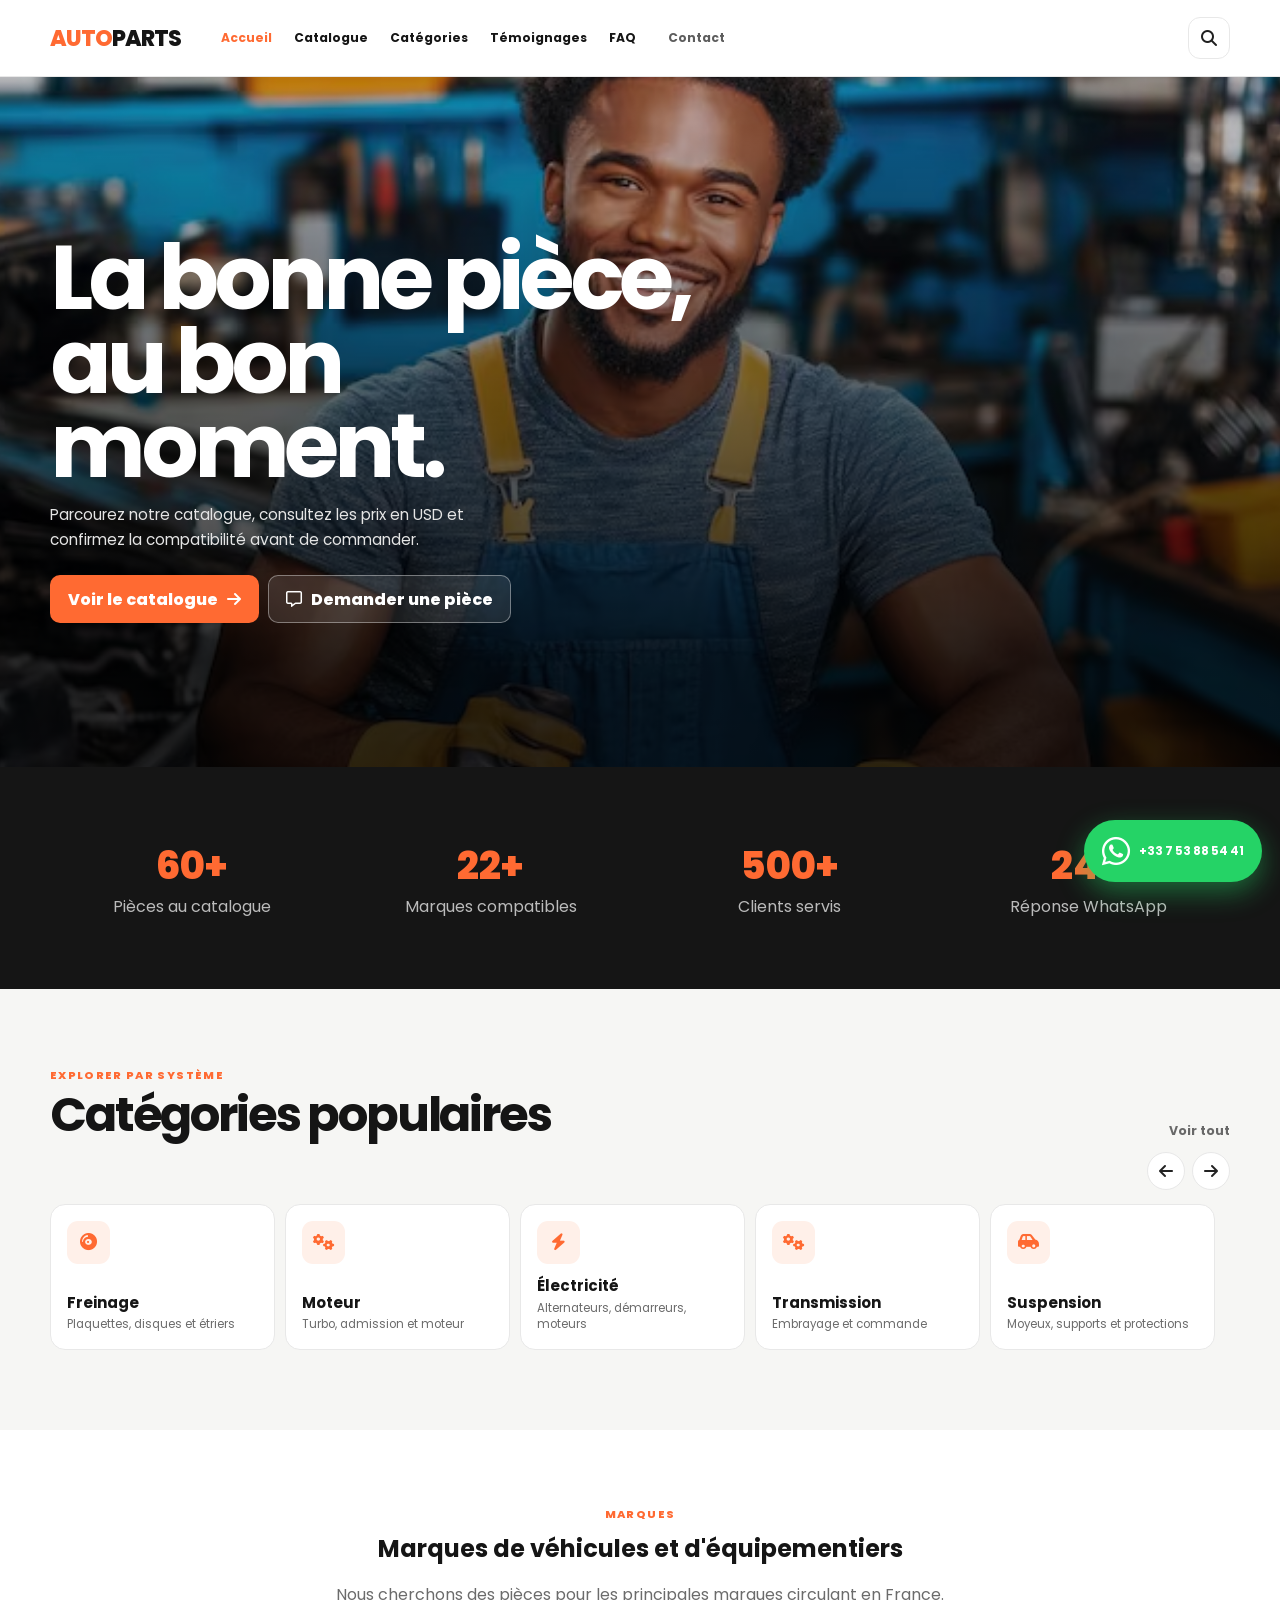
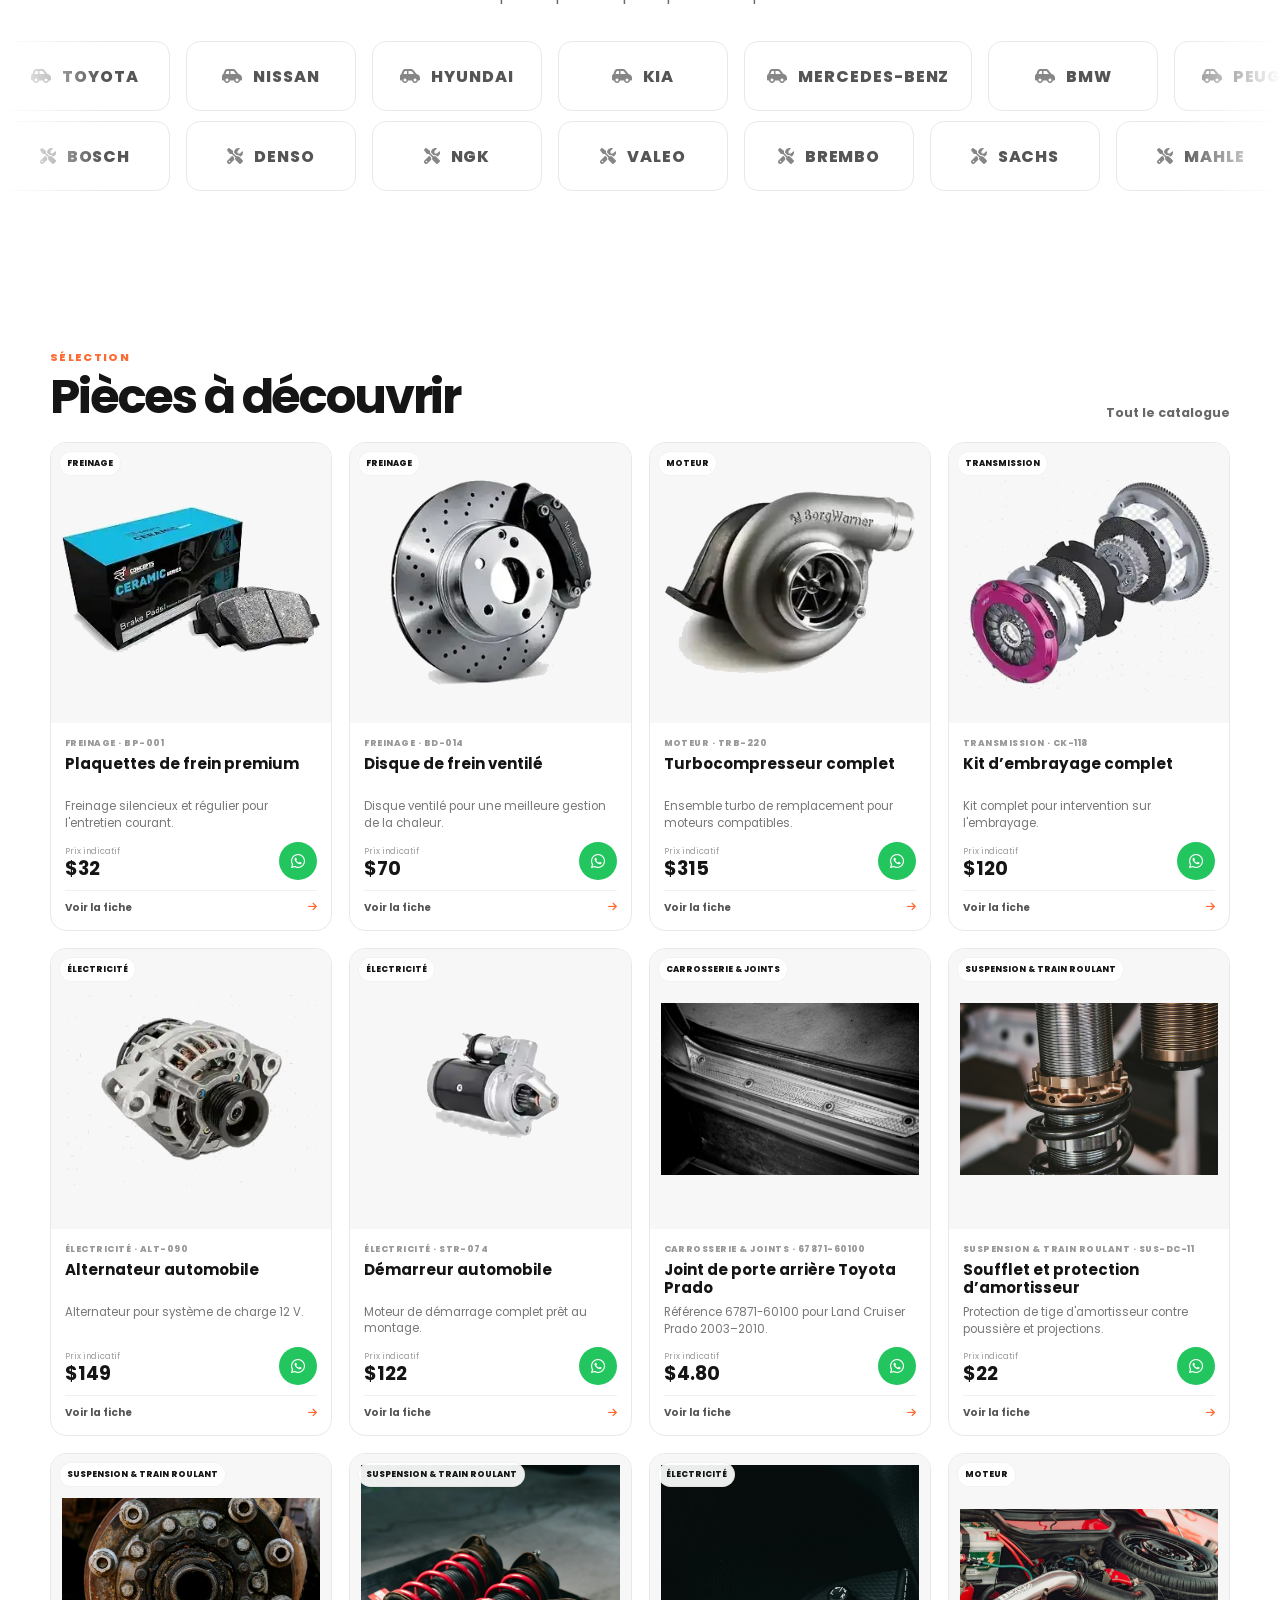
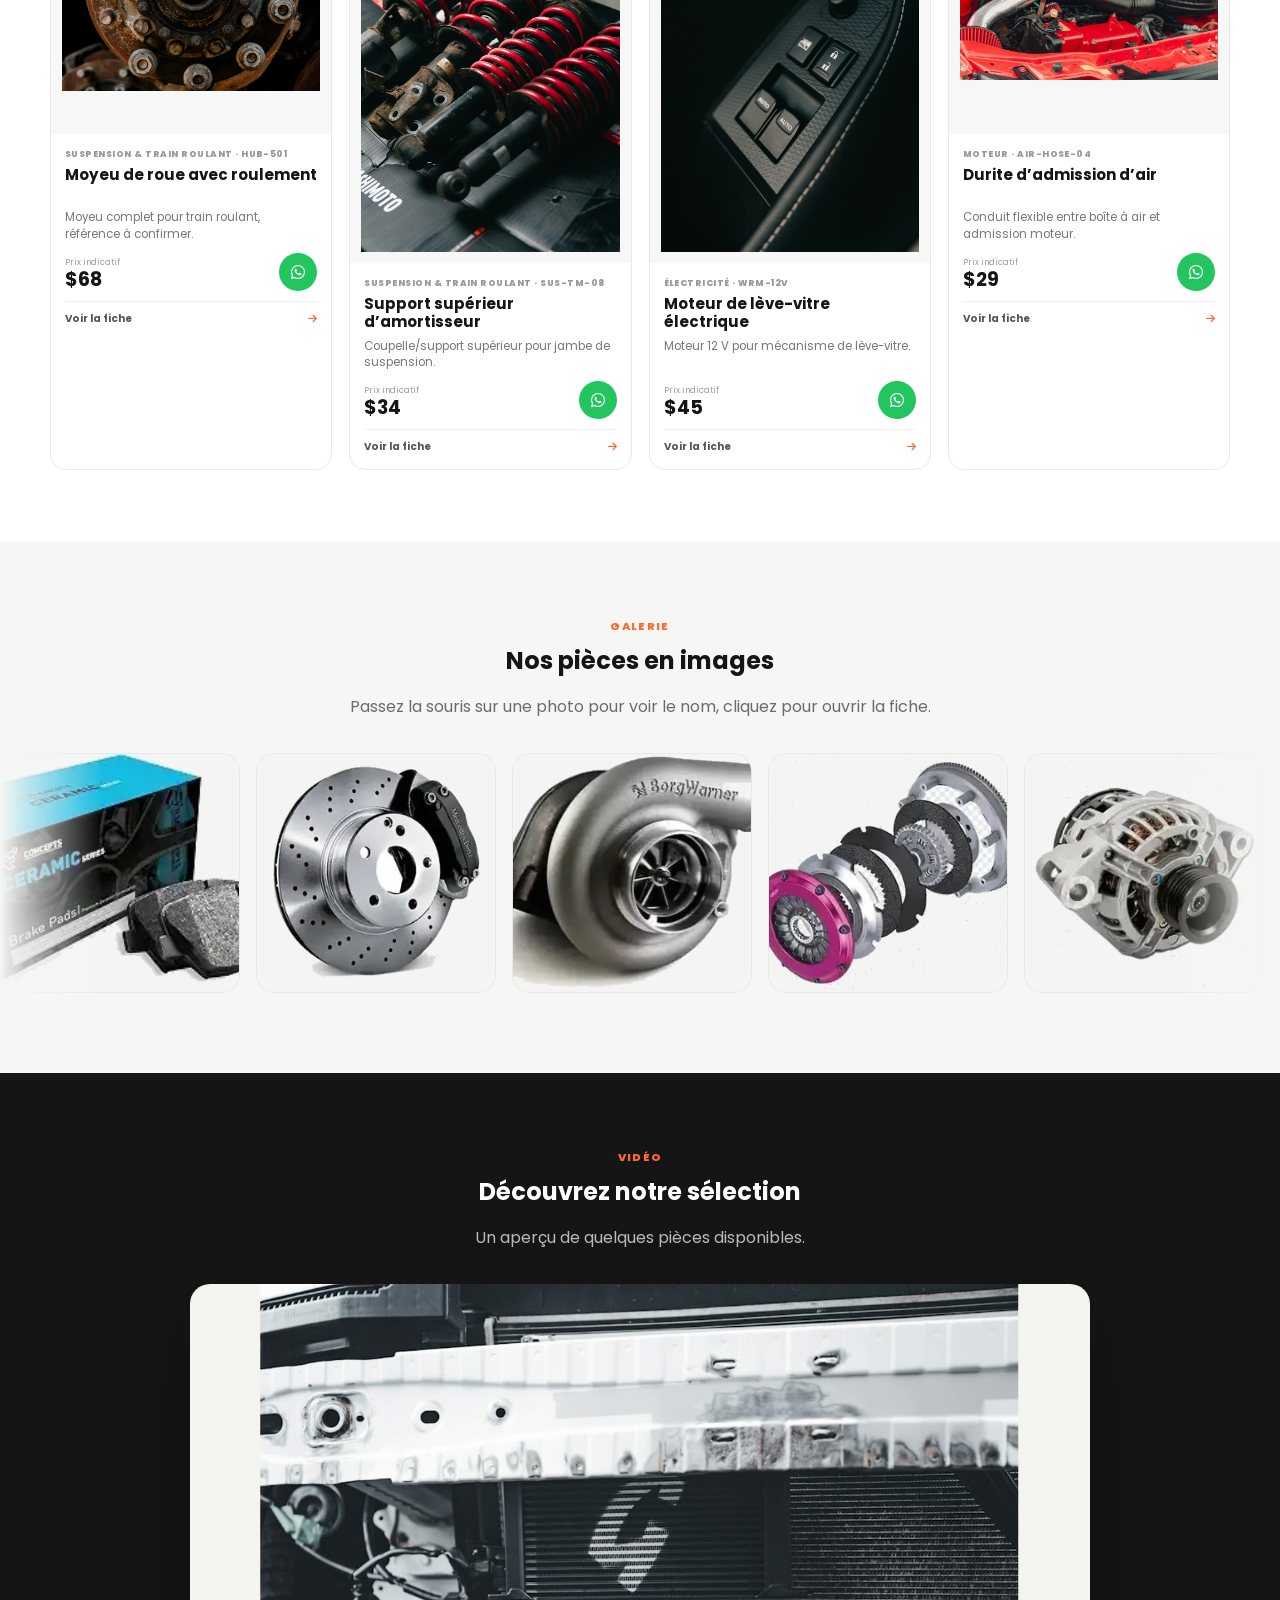
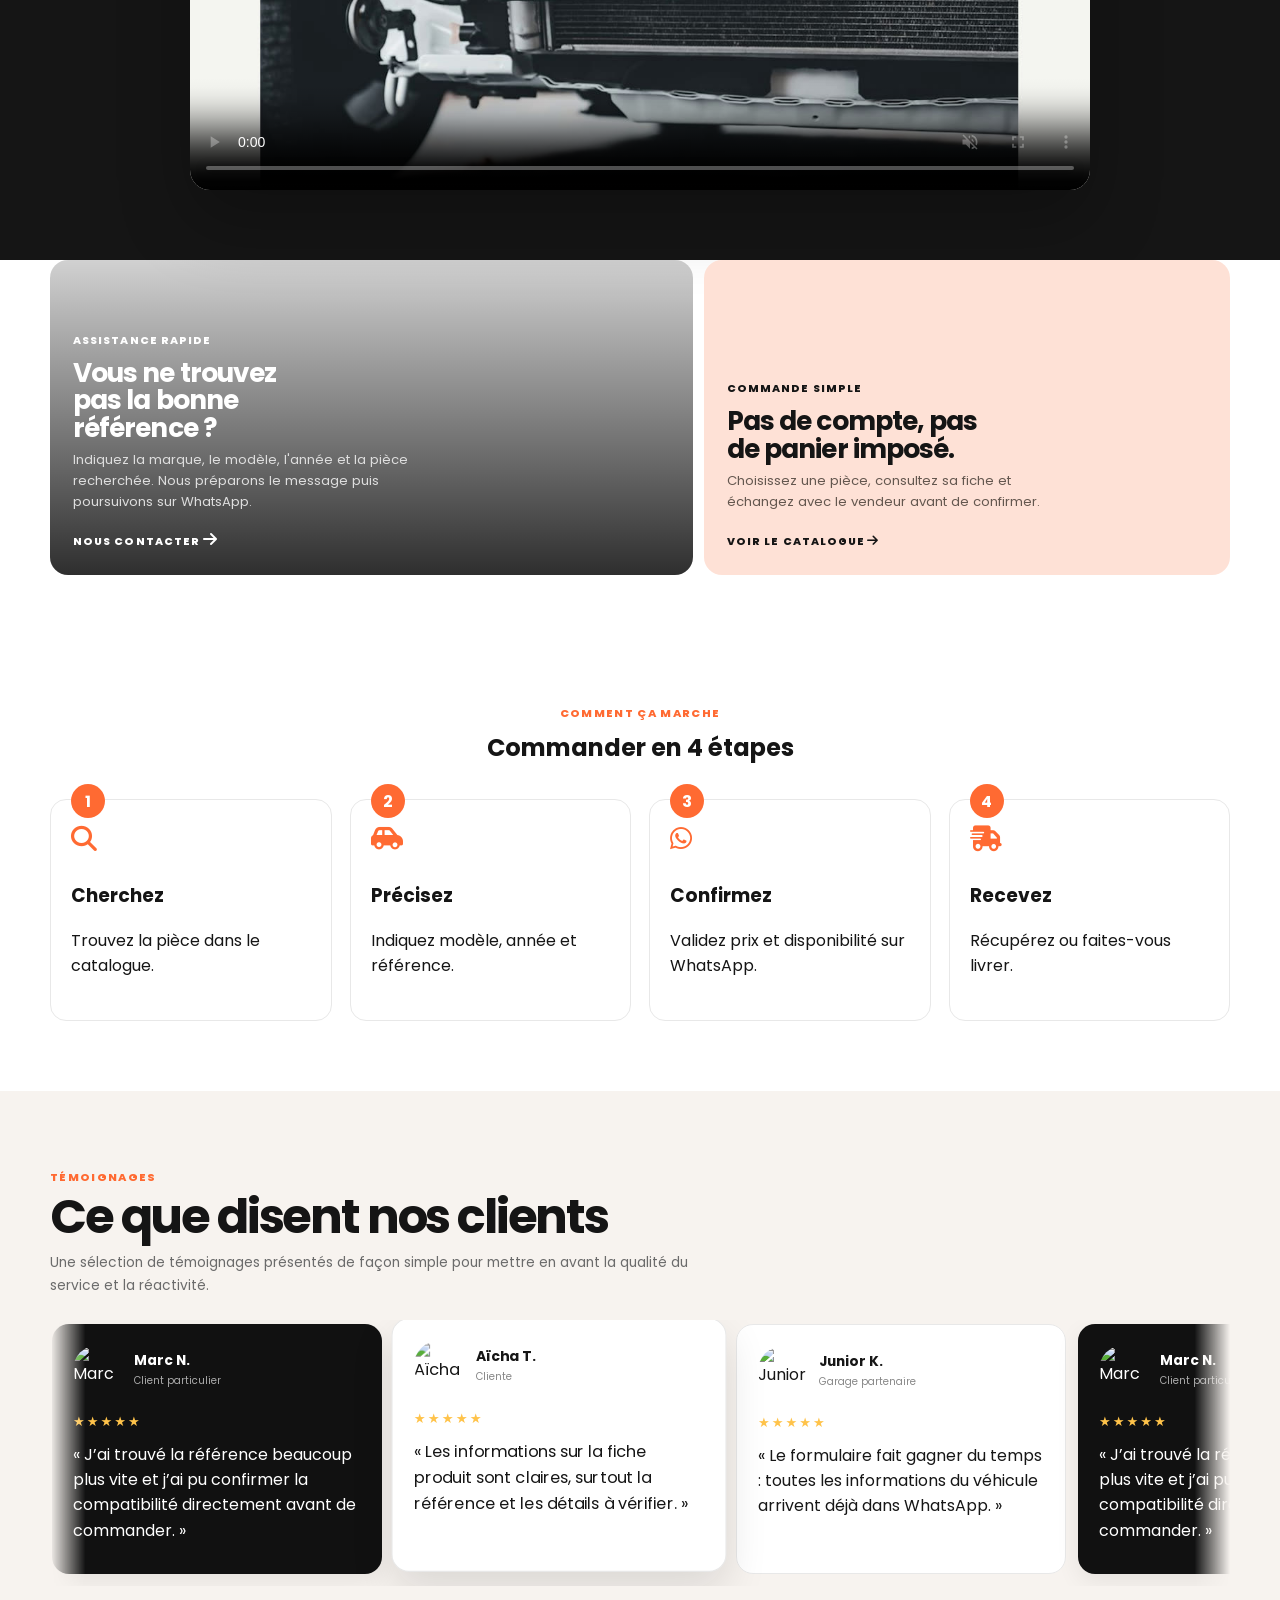
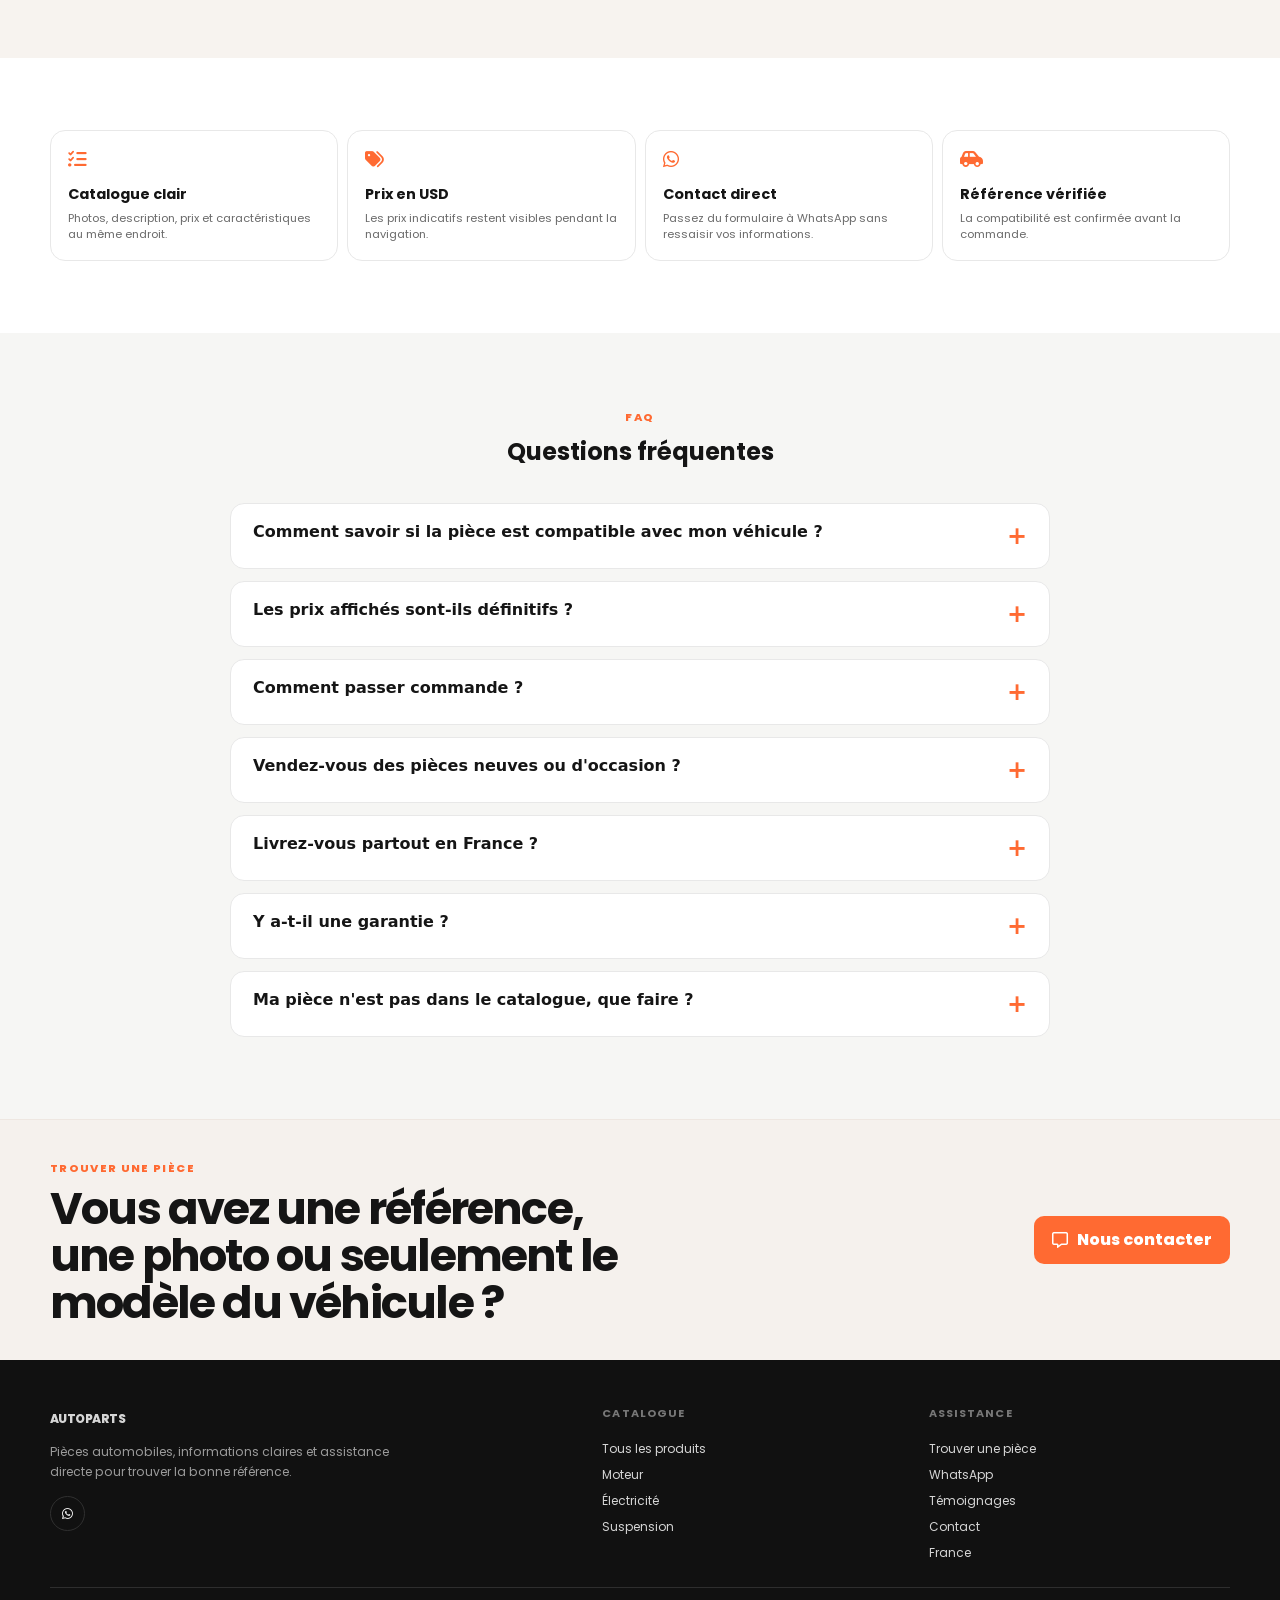
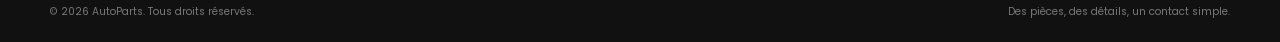
==== commit f3cf9397: "Localize storefront and refine product photos Co-authored-by: Copilot <223556219+Copilot@users.norep" ====
--- a/index.html
+++ b/index.html
@@ -18,13 +18,13 @@
     <link rel="stylesheet" href="https://cdnjs.cloudflare.com/ajax/libs/font-awesome/6.6.0/css/all.min.css">
     <link rel="stylesheet" href="assets/css/aos.css">
     <link rel="stylesheet" href="assets/css/style.css">
-    <link rel="stylesheet" href="assets/css/extras.css"><script type="application/ld+json">{"@context": "https://schema.org", "@type": "FAQPage", "mainEntity": [{"@type": "Question", "name": "Comment savoir si la pièce est compatible avec mon véhicule ?", "acceptedAnswer": {"@type": "Answer", "text": "Envoyez-nous la marque, le modèle, l'année et, si possible, la référence OEM ou une photo de l'ancienne pièce. Nous confirmons la compatibilité avant toute commande."}}, {"@type": "Question", "name": "Les prix affichés sont-ils définitifs ?", "acceptedAnswer": {"@type": "Answer", "text": "Les prix sont indicatifs, en USD. Le prix final et la disponibilité sont confirmés sur WhatsApp selon la référence exacte."}}, {"@type": "Question", "name": "Comment passer commande ?", "acceptedAnswer": {"@type": "Answer", "text": "Ouvrez la fiche de la pièce puis cliquez sur « Continuer sur WhatsApp ». Il n'y a pas de compte à créer ni de panier."}}, {"@type": "Question", "name": "Vendez-vous des pièces neuves ou d'occasion ?", "acceptedAnswer": {"@type": "Answer", "text": "Le catalogue présente des pièces neuves. L'état exact est confirmé avant la commande."}}, {"@type": "Question", "name": "Livrez-vous dans tout le Cameroun ?", "acceptedAnswer": {"@type": "Answer", "text": "Contactez-nous avec votre ville : nous vous indiquons les options de retrait ou de livraison possibles."}}, {"@type": "Question", "name": "Y a-t-il une garantie ?", "acceptedAnswer": {"@type": "Answer", "text": "La garantie dépend de la pièce et de la marque ; elle est précisée au moment de la confirmation de commande."}}, {"@type": "Question", "name": "Ma pièce n'est pas dans le catalogue, que faire ?", "acceptedAnswer": {"@type": "Answer", "text": "Utilisez le bouton Contact : décrivez la pièce, nous la recherchons pour vous."}}]}</script>
+    <link rel="stylesheet" href="assets/css/extras.css"><script type="application/ld+json">{"@context": "https://schema.org", "@type": "FAQPage", "mainEntity": [{"@type": "Question", "name": "Comment savoir si la pièce est compatible avec mon véhicule ?", "acceptedAnswer": {"@type": "Answer", "text": "Envoyez-nous la marque, le modèle, l'année et, si possible, la référence OEM ou une photo de l'ancienne pièce. Nous confirmons la compatibilité avant toute commande."}}, {"@type": "Question", "name": "Les prix affichés sont-ils définitifs ?", "acceptedAnswer": {"@type": "Answer", "text": "Les prix sont indicatifs, en USD. Le prix final et la disponibilité sont confirmés sur WhatsApp selon la référence exacte."}}, {"@type": "Question", "name": "Comment passer commande ?", "acceptedAnswer": {"@type": "Answer", "text": "Ouvrez la fiche de la pièce puis cliquez sur « Continuer sur WhatsApp ». Il n'y a pas de compte à créer ni de panier."}}, {"@type": "Question", "name": "Vendez-vous des pièces neuves ou d'occasion ?", "acceptedAnswer": {"@type": "Answer", "text": "Le catalogue présente des pièces neuves. L'état exact est confirmé avant la commande."}}, {"@type": "Question", "name": "Livrez-vous partout en France ?", "acceptedAnswer": {"@type": "Answer", "text": "Contactez-nous avec votre ville : nous vous indiquons les options de retrait ou de livraison possibles."}}, {"@type": "Question", "name": "Y a-t-il une garantie ?", "acceptedAnswer": {"@type": "Answer", "text": "La garantie dépend de la pièce et de la marque ; elle est précisée au moment de la confirmation de commande."}}, {"@type": "Question", "name": "Ma pièce n'est pas dans le catalogue, que faire ?", "acceptedAnswer": {"@type": "Answer", "text": "Utilisez le bouton Contact : décrivez la pièce, nous la recherchons pour vous."}}]}</script>
     <script type="application/ld+json">
         {
             "@context": "https://schema.org",
             "@type": "Store",
             "name": "AutoParts",
-            "areaServed": "CM",
+            "areaServed": "FR",
             "description": "Catalogue de pièces automobiles avec assistance directe."
         }
     </script>
@@ -101,7 +101,7 @@
             </div>
         </section>
 
-        <section class="x-sec" id="brands"><div class="container"><div class="x-head reveal"><span class="section-kicker">Marques</span><h2>Marques de véhicules et d'équipementiers</h2><p>Nous cherchons des pièces pour les principales marques roulant au Cameroun.</p></div></div>
+        <section class="x-sec" id="brands"><div class="container"><div class="x-head reveal"><span class="section-kicker">Marques</span><h2>Marques de véhicules et d'équipementiers</h2><p>Nous cherchons des pièces pour les principales marques circulant en France.</p></div></div>
 <div class="marquee"><div class="marquee-track"><div class="brand-chip"><i class="fa-solid fa-car-side"></i>Toyota</div><div class="brand-chip"><i class="fa-solid fa-car-side"></i>Nissan</div><div class="brand-chip"><i class="fa-solid fa-car-side"></i>Hyundai</div><div class="brand-chip"><i class="fa-solid fa-car-side"></i>Kia</div><div class="brand-chip"><i class="fa-solid fa-car-side"></i>Mercedes-Benz</div><div class="brand-chip"><i class="fa-solid fa-car-side"></i>BMW</div><div class="brand-chip"><i class="fa-solid fa-car-side"></i>Peugeot</div><div class="brand-chip"><i class="fa-solid fa-car-side"></i>Renault</div><div class="brand-chip"><i class="fa-solid fa-car-side"></i>Honda</div><div class="brand-chip"><i class="fa-solid fa-car-side"></i>Mitsubishi</div><div class="brand-chip"><i class="fa-solid fa-car-side"></i>Ford</div><div class="brand-chip"><i class="fa-solid fa-car-side"></i>Volkswagen</div></div></div>
 <div class="marquee rev"><div class="marquee-track"><div class="brand-chip"><i class="fa-solid fa-screwdriver-wrench"></i>Bosch</div><div class="brand-chip"><i class="fa-solid fa-screwdriver-wrench"></i>Denso</div><div class="brand-chip"><i class="fa-solid fa-screwdriver-wrench"></i>NGK</div><div class="brand-chip"><i class="fa-solid fa-screwdriver-wrench"></i>Valeo</div><div class="brand-chip"><i class="fa-solid fa-screwdriver-wrench"></i>Brembo</div><div class="brand-chip"><i class="fa-solid fa-screwdriver-wrench"></i>Sachs</div><div class="brand-chip"><i class="fa-solid fa-screwdriver-wrench"></i>Mahle</div><div class="brand-chip"><i class="fa-solid fa-screwdriver-wrench"></i>Gates</div><div class="brand-chip"><i class="fa-solid fa-screwdriver-wrench"></i>Monroe</div><div class="brand-chip"><i class="fa-solid fa-screwdriver-wrench"></i>Lemförder</div></div></div></section>
 <section class="section featured-section">
@@ -201,7 +201,7 @@
                 </div>
             </div>
         </section>
-<section class="x-sec soft" id="faq"><div class="container"><div class="x-head reveal"><span class="section-kicker">FAQ</span><h2>Questions fréquentes</h2></div><div class="faq reveal"><details><summary>Comment savoir si la pièce est compatible avec mon véhicule ?</summary><p>Envoyez-nous la marque, le modèle, l'année et, si possible, la référence OEM ou une photo de l'ancienne pièce. Nous confirmons la compatibilité avant toute commande.</p></details><details><summary>Les prix affichés sont-ils définitifs ?</summary><p>Les prix sont indicatifs, en USD. Le prix final et la disponibilité sont confirmés sur WhatsApp selon la référence exacte.</p></details><details><summary>Comment passer commande ?</summary><p>Ouvrez la fiche de la pièce puis cliquez sur « Continuer sur WhatsApp ». Il n'y a pas de compte à créer ni de panier.</p></details><details><summary>Vendez-vous des pièces neuves ou d'occasion ?</summary><p>Le catalogue présente des pièces neuves. L'état exact est confirmé avant la commande.</p></details><details><summary>Livrez-vous dans tout le Cameroun ?</summary><p>Contactez-nous avec votre ville : nous vous indiquons les options de retrait ou de livraison possibles.</p></details><details><summary>Y a-t-il une garantie ?</summary><p>La garantie dépend de la pièce et de la marque ; elle est précisée au moment de la confirmation de commande.</p></details><details><summary>Ma pièce n'est pas dans le catalogue, que faire ?</summary><p>Utilisez le bouton Contact : décrivez la pièce, nous la recherchons pour vous.</p></details></div></div></section>
+<section class="x-sec soft" id="faq"><div class="container"><div class="x-head reveal"><span class="section-kicker">FAQ</span><h2>Questions fréquentes</h2></div><div class="faq reveal"><details><summary>Comment savoir si la pièce est compatible avec mon véhicule ?</summary><p>Envoyez-nous la marque, le modèle, l'année et, si possible, la référence OEM ou une photo de l'ancienne pièce. Nous confirmons la compatibilité avant toute commande.</p></details><details><summary>Les prix affichés sont-ils définitifs ?</summary><p>Les prix sont indicatifs, en USD. Le prix final et la disponibilité sont confirmés sur WhatsApp selon la référence exacte.</p></details><details><summary>Comment passer commande ?</summary><p>Ouvrez la fiche de la pièce puis cliquez sur « Continuer sur WhatsApp ». Il n'y a pas de compte à créer ni de panier.</p></details><details><summary>Vendez-vous des pièces neuves ou d'occasion ?</summary><p>Le catalogue présente des pièces neuves. L'état exact est confirmé avant la commande.</p></details><details><summary>Livrez-vous partout en France ?</summary><p>Contactez-nous avec votre ville : nous vous indiquons les options de retrait ou de livraison possibles.</p></details><details><summary>Y a-t-il une garantie ?</summary><p>La garantie dépend de la pièce et de la marque ; elle est précisée au moment de la confirmation de commande.</p></details><details><summary>Ma pièce n'est pas dans le catalogue, que faire ?</summary><p>Utilisez le bouton Contact : décrivez la pièce, nous la recherchons pour vous.</p></details></div></div></section>
     </main>
 
     <section class="footer-cta">
@@ -223,7 +223,7 @@
             <div>
                 <h4>Catalogue</h4><a href="shop.html">Tous les produits</a><a href="shop.html?category=engine">Moteur</a><a href="shop.html?category=electrical">Électricité</a><a href="shop.html?category=suspension">Suspension</a></div>
             <div>
-                <h4>Assistance</h4><button class="footer-link-button" type="button" data-contact-open>Trouver une pièce</button><a data-whatsapp href="#">WhatsApp</a><a href="#testimonials">Témoignages</a><button class="footer-link-button" type="button" data-contact-open>Contact</button><span>Cameroun</span></div>
+                <h4>Assistance</h4><button class="footer-link-button" type="button" data-contact-open>Trouver une pièce</button><a data-whatsapp href="#">WhatsApp</a><a href="#testimonials">Témoignages</a><button class="footer-link-button" type="button" data-contact-open>Contact</button><span>France</span></div>
         </div>
         <div class="container footer-bottom"><span>© 2026 AutoParts. Tous droits réservés.</span><span>Des pièces, des détails, un contact simple.</span></div>
     </footer>
@@ -237,8 +237,8 @@
             <form class="contact-form" data-contact-form>
                 <div class="form-grid">
                     <label><span data-i18n="name">Nom</span><input name="name" required data-i18n-placeholder="namePlaceholder" placeholder="Votre nom"></label>
-                    <label><span data-i18n="phone">Téléphone</span><input name="phone" type="tel" required data-i18n-placeholder="phonePlaceholder" placeholder="+237 6…"></label>
-                    <label><span data-i18n="city">Ville</span><input name="city" data-i18n-placeholder="cityPlaceholder" placeholder="Douala, Yaoundé…"></label>
+                    <label><span data-i18n="phone">Téléphone</span><input name="phone" type="tel" required data-i18n-placeholder="phonePlaceholder" placeholder="+33 6…"></label>
+                    <label><span data-i18n="city">Ville</span><input name="city" data-i18n-placeholder="cityPlaceholder" placeholder="Paris, Lyon…"></label>
                     <label><span data-i18n="vehicle">Véhicule / modèle</span><input name="vehicle" data-i18n-placeholder="vehiclePlaceholder" placeholder="Ex. Toyota Prado"></label>
                     <label><span data-i18n="year">Année</span><input name="year" inputmode="numeric" data-i18n-placeholder="yearPlaceholder" placeholder="Ex. 2008"></label>
                     <label><span data-i18n="part">Pièce recherchée</span><select name="part" required data-contact-part></select></label>
--- a/assets/css/extras.css
+++ b/assets/css/extras.css
@@ -13,8 +13,8 @@
 .stats{display:grid;grid-template-columns:repeat(4,1fr);gap:16px;text-align:center}
 .stat strong{display:block;font-size:2.4rem;color:var(--orange);font-weight:800}.stat span{color:#bbb}
 .marquee{overflow:hidden;mask-image:linear-gradient(90deg,transparent,#000 8%,#000 92%,transparent);margin:10px 0}
-.marquee-track{display:flex;gap:16px;width:max-content;animation:marq 38s linear infinite}
-.marquee.rev .marquee-track{animation-direction:reverse;animation-duration:46s}
+.marquee-track{display:flex;gap:16px;width:max-content;animation:marq 130s linear infinite}
+.marquee.rev .marquee-track{animation-direction:reverse;animation-duration:150s}
 .marquee:hover .marquee-track{animation-play-state:paused}
 @keyframes marq{to{transform:translateX(-50%)}}
 .brand-chip{display:flex;align-items:center;justify-content:center;min-width:170px;height:70px;padding:0 22px;background:#fff;border:1px solid var(--line);border-radius:14px;font-weight:800;letter-spacing:.06em;text-transform:uppercase;color:#555;filter:grayscale(1);transition:.3s;white-space:nowrap}
